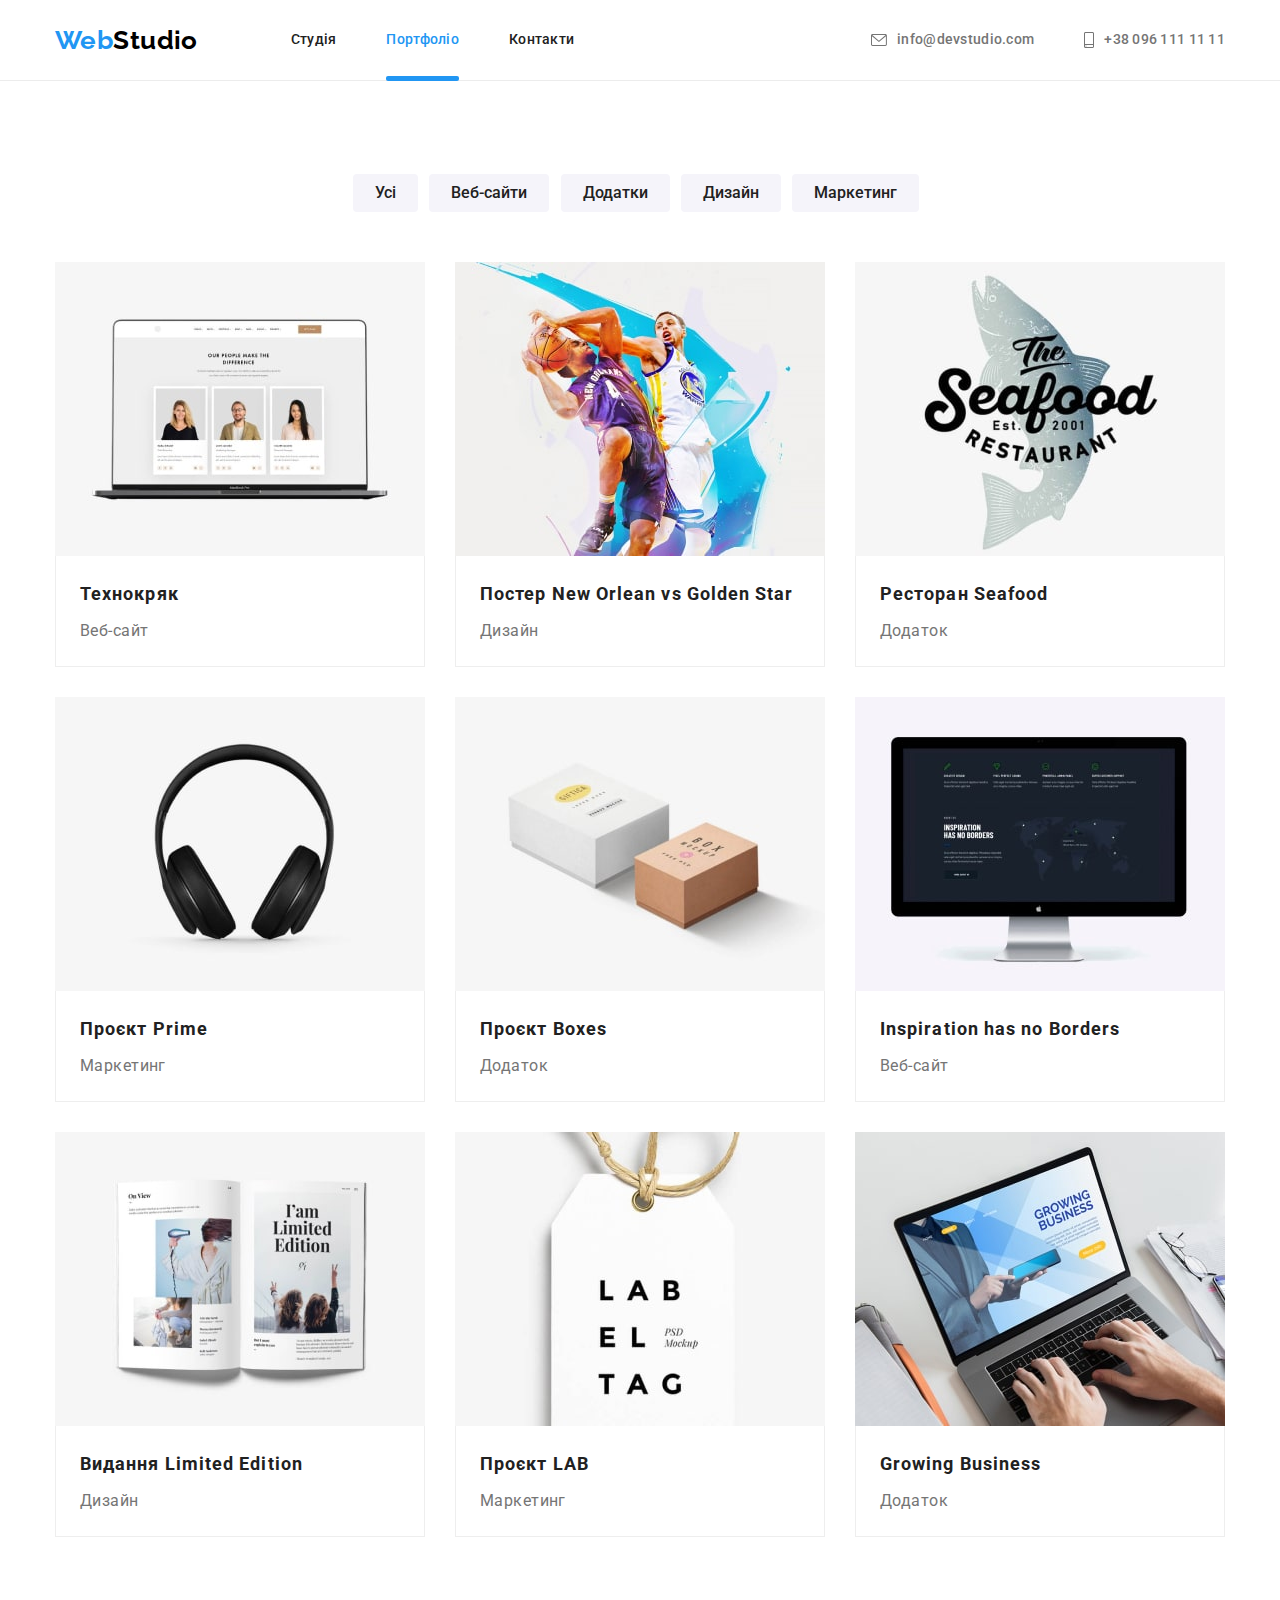
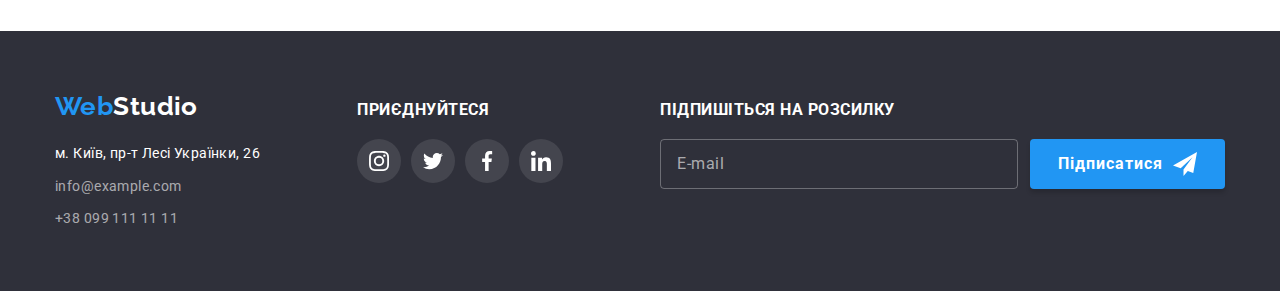
==== portfolio.html @ 730b193f "Initial commit" ====
<!DOCTYPE html>
<html lang="uk">
  <head>
    <meta charset="UTF-8" />
    <meta http-equiv="X-UA-Compatible" content="IE=edge" />
    <meta name="viewport" content="width=device-width, initial-scale=1.0" />
    <title>Портфоліо</title>
    <link rel="preconnect" href="https://fonts.googleapis.com" />
    <link rel="preconnect" href="https://fonts.gstatic.com" crossorigin />
    <link
      href="https://fonts.googleapis.com/css2?family=Raleway:wght@700&family=Roboto:wght@400;500;700;900&display=swap"
      rel="stylesheet"
    />
    <link
      rel="stylesheet"
      href="https://cdnjs.cloudflare.com/ajax/libs/modern-normalize/1.1.0/modern-normalize.min.css"
    />
    <link rel="stylesheet" href="./css/styles.css" />
  </head>
  <body>
    <header class="header">
      <div class="container main-nav">
        <nav class="navigation">
          <a lang="en" href="./index.html" class="logo"
            ><span class="logo-color-1">Web</span
            ><span class="logo-color-2">Studio</span></a
          >
          <ul class="site-nav list">
            <li class="item">
              <a href="./index.html" class="link">Студія</a>
            </li>
            <li class="item">
              <a href="./portfolio.html" class="link current">Портфоліо</a>
            </li>
            <li class="item"><a href="#" class="link">Контакти</a></li>
          </ul>
        </nav>
        <ul class="contacts list">
          <li class="contact-item">
            <a
              lang="en"
              href="mailto:info@devstudio.com"
              class="contact-link link"
              ><svg class="contact-icon" width="16" height="12">
                <use href="./images/icons.svg#icon-envelope"></use></svg
              >info@devstudio.com</a
            >
          </li>
          <li class="contact-item">
            <a href="tel:+380961111111" class="contact-link link"
              ><svg class="contact-icon" width="10" height="16">
                <use href="./images/icons.svg#icon-smartphone"></use></svg
              >+38 096 111 11 11</a
            >
          </li>
        </ul>
      </div>
    </header>
    <main>
      <section class="section portfolio">
        <div class="container portfolio">
          <h1 class="hero-title vis-hidden">Наше портфоліо</h1>
          <ul class="list button-list">
            <li class="button-item">
              <button type="button" class="portfolio-button">Усі</button>
            </li>
            <li class="button-item">
              <button type="button" class="portfolio-button">Веб-сайти</button>
            </li>
            <li class="button-item">
              <button type="button" class="portfolio-button">Додатки</button>
            </li>
            <li class="button-item">
              <button type="button" class="portfolio-button">Дизайн</button>
            </li>
            <li class="button-item">
              <button type="button" class="portfolio-button">Маркетинг</button>
            </li>
          </ul>
          <ul class="portfolio list">
            <li class="portfolio-item">
              <a href="#" class="portfolio-link link">
                <div class="image-combo">
                  <img
                    src="./images/portfolio-work-1.jpg"
                    alt="веб-сайт"
                    width="370"
                  />
                  <div class="image-description">
                    <p class="image-description-text">
                      Ресурс пропонує комплексні пропозиції з різним рівнем
                      функціоналу та сервісів. Все це дозволить відвідувачу
                      отримати вичерпні відомості про компанію чи приватну
                      особу.
                    </p>
                  </div>
                </div>
                <div class="description">
                  <h2 class="title">Технокряк</h2>
                  <p class="type">Веб-сайт</p>
                </div></a
              >
            </li>
            <li class="portfolio-item">
              <a href="#" class="portfolio-link link">
                <div class="image-combo">
                  <img
                    src="./images/portfolio-work-2.jpg"
                    alt="дизайн"
                    width="370"
                  />
                  <div class="image-description">
                    <p class="image-description-text">
                      Ресурс пропонує комплексні пропозиції з різним рівнем
                      функціоналу та сервісів. Все це дозволить відвідувачу
                      отримати вичерпні відомості про компанію чи приватну
                      особу.
                    </p>
                  </div>
                </div>
                <div class="description">
                  <h2 class="title">
                    Постер <span lang="en">New Orlean vs Golden Star</span>
                  </h2>
                  <p class="type">Дизайн</p>
                </div></a
              >
            </li>
            <li class="portfolio-item">
              <a href="#" class="portfolio-link link">
                <div class="image-combo">
                  <img
                    src="./images/portfolio-work-3.jpg"
                    alt="додаток"
                    width="370"
                  />
                  <div class="image-description">
                    <p class="image-description-text">
                      Ресурс пропонує комплексні пропозиції з різним рівнем
                      функціоналу та сервісів. Все це дозволить відвідувачу
                      отримати вичерпні відомості про компанію чи приватну
                      особу.
                    </p>
                  </div>
                </div>
                <div class="description">
                  <h2 class="title">Ресторан <span lang="en">Seafood</span></h2>
                  <p class="type">Додаток</p>
                </div></a
              >
            </li>
            <li class="portfolio-item">
              <a href="#" class="portfolio-link link">
                <div class="image-combo">
                  <img
                    src="./images/portfolio-work-4.jpg"
                    alt="маркетинг"
                    width="370"
                  />
                  <div class="image-description">
                    <p class="image-description-text">
                      Ресурс пропонує комплексні пропозиції з різним рівнем
                      функціоналу та сервісів. Все це дозволить відвідувачу
                      отримати вичерпні відомості про компанію чи приватну
                      особу.
                    </p>
                  </div>
                </div>
                <div class="description">
                  <h2 class="title">Проєкт <span lang="en">Prime</span></h2>
                  <p class="type">Маркетинг</p>
                </div>
              </a>
            </li>
            <li class="portfolio-item">
              <a href="#" class="portfolio-link link">
                <div class="image-combo">
                  <img
                    src="./images/portfolio-work-5.jpg"
                    alt="додаток"
                    width="370"
                  />
                  <div class="image-description">
                    <p class="image-description-text">
                      Ресурс пропонує комплексні пропозиції з різним рівнем
                      функціоналу та сервісів. Все це дозволить відвідувачу
                      отримати вичерпні відомості про компанію чи приватну
                      особу.
                    </p>
                  </div>
                </div>
                <div class="description">
                  <h2 class="title">Проєкт <span lang="en">Boxes</span></h2>
                  <p class="type">Додаток</p>
                </div></a
              >
            </li>
            <li class="portfolio-item">
              <a href="#" class="portfolio-link link">
                <div class="image-combo">
                  <img
                    src="./images/portfolio-work-6.jpg"
                    alt="веб-сайт"
                    width="370"
                  />
                  <div class="image-description">
                    <p class="image-description-text">
                      Ресурс пропонує комплексні пропозиції з різним рівнем
                      функціоналу та сервісів. Все це дозволить відвідувачу
                      отримати вичерпні відомості про компанію чи приватну
                      особу.
                    </p>
                  </div>
                </div>
                <div class="description">
                  <h2 lang="en" class="title">Inspiration has no Borders</h2>
                  <p class="type">Веб-сайт</p>
                </div></a
              >
            </li>
            <li class="portfolio-item">
              <a href="#" class="portfolio-link link">
                <div class="image-combo">
                  <img
                    src="./images/portfolio-work-7.jpg"
                    alt="дизайн"
                    width="370"
                  />
                  <div class="image-description">
                    <p class="image-description-text">
                      Ресурс пропонує комплексні пропозиції з різним рівнем
                      функціоналу та сервісів. Все це дозволить відвідувачу
                      отримати вичерпні відомості про компанію чи приватну
                      особу.
                    </p>
                  </div>
                </div>
                <div class="description">
                  <h2 class="title">
                    Видання <span lang="en">Limited Edition</span>
                  </h2>
                  <p class="type">Дизайн</p>
                </div></a
              >
            </li>
            <li class="portfolio-item">
              <a href="#" class="portfolio-link link">
                <div class="image-combo">
                  <img
                    src="./images/portfolio-work-8.jpg"
                    alt="маркетинг"
                    width="370"
                  />
                  <div class="image-description">
                    <p class="image-description-text">
                      Ресурс пропонує комплексні пропозиції з різним рівнем
                      функціоналу та сервісів. Все це дозволить відвідувачу
                      отримати вичерпні відомості про компанію чи приватну
                      особу.
                    </p>
                  </div>
                </div>
                <div class="description">
                  <h2 class="title">Проєкт <span lang="en">LAB</span></h2>
                  <p class="type">Маркетинг</p>
                </div></a
              >
            </li>
            <li class="portfolio-item">
              <a href="#" class="portfolio-link link">
                <div class="image-combo">
                  <img
                    src="./images/portfolio-work-9.jpg"
                    alt="додаток"
                    width="370"
                  />
                  <div class="image-description">
                    <p class="image-description-text">
                      Ресурс пропонує комплексні пропозиції з різним рівнем
                      функціоналу та сервісів. Все це дозволить відвідувачу
                      отримати вичерпні відомості про компанію чи приватну
                      особу.
                    </p>
                  </div>
                </div>
                <div class="description">
                  <h2 lang="en" class="title">Growing Business</h2>
                  <p class="type">Додаток</p>
                </div></a
              >
            </li>
          </ul>
        </div>
      </section>
    </main>
    <footer class="footer">
      <div class="container footer-container">
        <div>
          <a lang="en" href="./index.html" class="logo"
            ><span class="logo-color-1">Web</span
            ><span class="logo-color-3">Studio</span></a
          >
          <address class="address">
            <ul class="list">
              <li class="address-item">
                <a
                  href="https://goo.gl/maps/YPk7gaBBZwCXPcRL9"
                  class="footer-address link"
                  >м. Київ, пр-т Лесі Українки, 26</a
                >
              </li>
              <li class="address-item">
                <a
                  lang="en"
                  href="mailto:info@example.com"
                  class="footer-contact link"
                  >info@example.com</a
                >
              </li>
              <li class="address-item">
                <a href="tel:+380991111111" class="footer-contact link"
                  >+38 099 111 11 11</a
                >
              </li>
            </ul>
          </address>
        </div>
        <div class="footer-soc-links">
          <h3 class="footer-title">Приєднуйтеся</h3>
          <ul class="footer-soc list">
            <li class="footer-soc-item">
              <a href="#" class="footer-soc-link link"
                ><svg class="footer-soc-icon" width="20" height="20">
                  <use href="./images/icons.svg#icon-instagram"></use></svg
              ></a>
            </li>
            <li class="footer-soc-item">
              <a href="#" class="footer-soc-link link"
                ><svg class="footer-soc-icon" width="20" height="20">
                  <use href="./images/icons.svg#icon-twitter"></use></svg
              ></a>
            </li>
            <li class="footer-soc-item">
              <a href="#" class="footer-soc-link link"
                ><svg class="footer-soc-icon" width="20" height="20">
                  <use href="./images/icons.svg#icon-facebook"></use></svg
              ></a>
            </li>
            <li class="footer-soc-item">
              <a href="#" class="footer-soc-link link"
                ><svg class="footer-soc-icon" width="20" height="20">
                  <use href="./images/icons.svg#icon-linkedin"></use></svg
              ></a>
            </li>
          </ul>
        </div>
        <div class="footer-form-container">
          <h3 class="footer-title">Підпишіться на розсилку</h3>
          <form class="footer-form">
            <input type="email" placeholder="E-mail" class="mailing-input">
            <button type="submit" class="button form-button">Підписатися
              <svg class="form-button-icon" width="24" height="24">
                <use href="./images/icons.svg#icon-send"></use>
              </svg>
            </button>
          </form>
        </div>
      </div>
    </footer>
  </body>
</html>
---- css/styles.css ----
/* bgcolor #FFFFFF */
/* dark-bg-color #2F303A */
/* secondary bgcolor #F5F4FA */
/* main text color #757575 */
/* accent color #2196F3 */
/* secondary-accent-color #188CE8 */
/* tertiary-text-color #ffffff */
/* secondary text color #212121 */
/* black-text-color #000000 */
:root {
  --primary-text-color: #757575;
  --secondary-text-color: #212121;
  --tertiary-text-color: #ffffff;
  --black-text-color: #000000;
  --accent-color: #2196f3;
  --secondary-accent-color: #188ce8;
  --main-bg-color: #ffffff;
  --dark-bg-color: #2f303a;
  --secondary-bg-color: #f5f4fa;
  --icons-color: #afb1b8;
  --time-function: cubic-bezier(0.4, 0, 0.2, 1);
  --transform-duration: 250ms;
}
body {
  font-family: Roboto, sans-serif;
  font-size: 14px;
  letter-spacing: 0.03em;
  color: var(--primary-text-color);
  background-color: var(--main-bg-color);
}
button {
  cursor: pointer;
  line-height: 1.62;
}
ul,
li,
h1,
h2,
h3,
p {
  padding: 0;
  margin: 0;
}
/* -------------------------Template to delete markers in lists ------------------------*/
.list {
  list-style: none;
}
/* -------------------------Link template ------------------------*/
.link {
  text-decoration: none;
}
/* -------------------------Container template ------------------------*/
.container {
  width: 1200px;
  padding-left: 15px;
  padding-right: 15px;
  margin: 0 auto;
  /* outline: 2px solid #188ce8; */
}
.section {
  padding-top: 94px;
  padding-bottom: 94px;
}
.section-title {
  font-weight: 700;
  font-size: 36px;
  line-height: 1.16;
  text-align: center;
  color: var(--secondary-text-color);

  margin-bottom: 50px;
}
.thumb {
  max-width: 270px;
  height: 120px;
  background: var(--secondary-bg-color);
  border-radius: 4px;
  display: flex;
  justify-content: center;
  align-items: center;
  margin-bottom: 30px;
}
/* -------------------------Visually hidden template ------------------------*/
.vis-hidden {
  position: absolute;
  width: 1px;
  height: 1px;
  margin: -1px;
  border: 0;
  padding: 0;

  white-space: nowrap;
  clip-path: inset(100%);
  clip: rect(0 0 0 0);
  overflow: hidden;
}
/* -------------------------Header ------------------------*/
.header {
  position: fixed;
  top: 0;
  z-index: 1;
  width: 100%;
  border-bottom: 1px solid #ececec;
  background-color: var(--main-bg-color);
}
.header .main-nav {
  display: flex;
  align-items: center;
}
/* ----------------------Nav----------------------------- */
.navigation {
  display: flex;
  align-items: center;
}
/* -------------------------Logo-------------------------*/
.logo {
  font-family: "Raleway", sans-serif;
  font-weight: 700;
  font-size: 26px;
  line-height: 1.19;
  text-decoration: none;
}
.logo-color-1 {
  color: var(--accent-color);
}
.logo-color-2 {
  color: var(--black-text-color);
}
.logo-color-3 {
  color: var(--tertiary-text-color);
}
/* -------------------------Site-nav ------------------------*/
.site-nav {
  display: flex;
  margin-left: 93px;
}
.site-nav .item:not(:last-child) {
  margin-right: 50px;
}
.site-nav .link {
  font-weight: 500;
  line-height: 1.14;
  letter-spacing: 0.02em;
  color: var(--secondary-text-color);

  display: block;
  padding-top: 32px;
  padding-bottom: 32px;
  position: relative;
  transition: color var(--transform-duration) var(--time-function);
}
.site-nav .link:hover,
.site-nav .link:focus,
.link.current {
  color: var(--accent-color);
}
.link.current::after {
  position: absolute;
  bottom: 0;
  left: 0;
  content: "";
  background-color: var(--accent-color);
  border-radius: 2px;
  width: 100%;
  height: 5px;

  margin-bottom: -1px;
}
/* -------------------------Contacts------------------------*/
.contacts {
  display: flex;
  margin-left: auto;
}
.contacts > .contact-item + .contact-item {
  margin-left: 50px;
}
.contacts .contact-link {
  font-weight: 500;
  line-height: 1.14;
  letter-spacing: 0.02em;
  color: var(--primary-text-color);
  fill: currentColor;

  display: flex;
  align-items: center;
  padding-top: 32px;
  padding-bottom: 32px;
  transition: color var(--transform-duration) var(--time-function);
}
.contact-link:hover,
.contact-link:focus {
  color: var(--accent-color);
}
.contact-icon {
  margin-right: 10px;
}
/* ------------------Main--------------------- */
/* -------------------------Hero ------------------------*/
.hero {
  background-color: #c4c4c4;
  height: 600px;
  max-width: 1600px;
  background-image: linear-gradient(
      rgba(47, 48, 58, 0.4),
      rgba(47, 48, 58, 0.4)
    ),
    url(../images/hero-image.jpg);
  background-repeat: no-repeat;
  background-size: cover;
  text-align: center;
  padding-top: 200px;
  padding-bottom: 200px;
  margin-left: auto;
  margin-right: auto;
  margin-top: 80px;
}
.hero-title {
  font-weight: 900;
  font-size: 44px;
  line-height: 1.36;
  letter-spacing: 0.06em;
  text-transform: uppercase;
  color: var(--tertiary-text-color);

  margin-bottom: 30px;
  max-width: 696px;
  margin-left: auto;
  margin-right: auto;
}
.hero-button {
  font-weight: 700;
  font-size: 16px;
  line-height: 1.88;
  letter-spacing: 0.06em;
  color: var(--tertiary-text-color);
  background-color: var(--accent-color);

  border: transparent;
  border-radius: 4px;
  display: inline-block;
  height: 50px;
  padding: 10px 32px;
  transition: background-color var(--transform-duration) var(--time-function),
    box-shadow var(--transform-duration) var(--time-function);
}
.hero-button:hover,
.hero-button:focus {
  background-color: var(--secondary-accent-color);
  box-shadow: 0px 4px 4px rgba(0, 0, 0, 0.15);
  border-radius: 4px;
}
/* -------------------------Features ------------------------*/
.features > .list {
  display: flex;
}
.features > .item {
  width: calc((100%-90px) / 4);
  /* flex-basis: calc((100%-90px)/4); */
}
.features > .item:not(:last-child) {
  margin-right: 30px;
}
.features .title {
  font-weight: 700;
  line-height: 1.14;
  text-transform: uppercase;
  color: var(--secondary-text-color);

  margin-bottom: 10px;
}
.features .text {
  line-height: 1.71;
}
/* --------------------- Ocupation----------------*/
.section.ocupation {
  padding-top: 0;
}
.ocupation.list {
  display: flex;
}
.ocupation-item {
  width: calc((100% - 60px) / 3);
  position: relative;
}
.ocupation-name {
  position: absolute;
  bottom: 0;
  width: 100%;
  height: 70px;
  background: rgba(47, 48, 58, 0.8);
}
.ocupation-text {
  display: block;
  margin: 27px auto;
  font-weight: 700;
  line-height: 1.14;
  text-align: center;
  text-transform: uppercase;
  color: var(--tertiary-text-color);
}
/* ---------To remove gap from img inline property -----------*/
.ocupation img {
  display: block;
}
.ocupation li:not(:last-child) {
  margin-right: 30px;
}

/* -------------------------Team ------------------------*/
.team.section {
  background-color: var(--secondary-bg-color);
}
.team.list {
  display: flex;
}
.team-card img {
  display: block;
}
.team-card {
  width: calc((100% - 90px) / 4);
  background-color: var(--main-bg-color);
  box-shadow: 0px 1px 3px rgba(0, 0, 0, 0.12), 0px 1px 1px rgba(0, 0, 0, 0.14),
    0px 2px 1px rgba(0, 0, 0, 0.2);
  border-radius: 0px 0px 4px 4px;
}
.team-card:not(:last-child) {
  margin-right: 30px;
}
.team-member {
  padding: 30px 32px;
}
.team .title {
  font-weight: 500;
  font-size: 16px;
  line-height: 1.19;
  text-align: center;
  color: var(--secondary-text-color);

  margin-bottom: 10px;
}
.team .position {
  font-size: 16px;
  line-height: 1.19;
  text-align: center;
  margin-bottom: 16px;
}
.member-soc {
  display: flex;
  justify-content: center;
  gap: 10px;
}
.member-soc-link {
  width: 44px;
  height: 44px;
  border-radius: 50%;
  display: flex;
  justify-content: center;
  align-items: center;
  color: var(--icons-color);
  fill: currentColor;
  transition: color var(--transform-duration) var(--time-function),
    background-color var(--transform-duration) var(--time-function);
}
.member-soc-link:hover,
.member-soc-link:focus {
  background-color: var(--accent-color);
  color: var(--tertiary-text-color);
}
/* --------------------------Clients-------------------------------- */
.logo-list {
  max-width: 1170px;
  display: flex;
  justify-content: space-between;
}
.logo-link {
  width: 170px;
  height: 92px;
  display: flex;
  justify-content: center;
  align-items: center;
  border: 1px solid var(--icons-color);
  border-radius: 4px;
  color: var(--icons-color);
  fill: currentColor;
  transition: border-color var(--transform-duration) var(--time-function),
    color var(--transform-duration) var(--time-function);
}
.logo-link:hover,
.logo-link:focus {
  border-color: var(--accent-color);
  color: var(--accent-color);
}
/* -------------------------Footer ------------------------*/
.footer {
  background-color: var(--dark-bg-color);

  padding-top: 60px;
  padding-bottom: 60px;
}
.footer-container {
  display: flex;
  align-items: baseline;
  justify-content: space-between;
}
.address {
  font-style: normal;

  margin-top: 20px;
}
.address-item:not(:last-child) {
  margin-bottom: 9px;
}
.footer-address {
  line-height: 1.71;
  color: var(--tertiary-text-color);
  transition: color var(--transform-duration) var(--time-function);
}
.footer-contact {
  line-height: 1.71;
  color: rgba(255, 255, 255, 0.6);
  transition: color var(--transform-duration) var(--time-function);
}
.footer-address:hover,
.footer-address:focus,
.footer-contact:hover,
.footer-contact:focus {
  color: var(--accent-color);
}
.footer-title {
  font-weight: 700;
  line-height: 1.14;
  letter-spacing: 0.03em;
  text-transform: uppercase;
  color: var(--tertiary-text-color);
  margin-bottom: 20px;
}
.footer-soc {
  display: flex;
  justify-content: center;
  gap: 10px;
}
.footer-soc-link {
  width: 44px;
  height: 44px;
  border-radius: 50%;
  display: flex;
  justify-content: center;
  align-items: center;
  background-color: rgba(255, 255, 255, 0.1);
  color: var(--tertiary-text-color);
  fill: currentColor;
  transition: background-color var(--transform-duration) var(--time-function);
}
.footer-soc-link:hover,
.footer-soc-link:focus {
  background-color: var(--accent-color);
}
.footer-form {
  display: flex;
}
.mailing-input {
  width: 358px;
  border: 1px solid rgba(255, 255, 255, 0.3);
  border-radius: 4px;
  background-color: transparent;
  margin-right: 12px;
  padding-left: 16px;
}
.mailing-input:focus {
  background-color: #ffffff;
  outline: transparent;
}
.mailing-input::placeholder {
  font-weight: 400;
  font-size: 16px;
  line-height: 1.25;
  letter-spacing: 0.03em;
  padding-top: 15px;
  padding-bottom: 15px;
  color: rgba(255, 255, 255, 0.6);
}
.form-button {
  height: 50px;
  padding: 10px 28px;
  background-color: var(--accent-color);
  box-shadow: 0px 4px 4px rgba(0, 0, 0, 0.15);
  border-radius: 4px;
  font-weight: 700;
  font-size: 16px;
  line-height: 1.88;
  letter-spacing: 0.06em;
  border: none;
  color: var(--tertiary-text-color);
  fill: currentColor;
  display: flex;
  align-items: center;
  transition: background-color var(--transform-duration) var(--time-function),
    box-shadow var(--transform-duration) var(--time-function);
}
.form-button-icon {
  margin-left: 10px;
}
.form-button:hover,
.form-button:focus {
  background-color: var(--secondary-accent-color);
}

/* -------------------------Portfolio page ------------------------*/
.section.portfolio {
  margin-top: 80px;
}
.list.button-list {
  margin-bottom: 50px;
  text-align: center;
}
.button-list > li {
  display: inline-block;
}
.button-item:not(last-child) {
  margin-right: 8px;
}
.portfolio-button {
  font-weight: 500;
  font-size: 16px;
  text-align: center;
  color: var(--secondary-text-color);
  background-color: var(--secondary-bg-color);

  border-radius: 4px;
  border: transparent;
  padding: 6px 22px;
  transition: color var(--transform-duration) var(--time-function),
    background-color var(--transform-duration) var(--time-function),
    box-shadow var(--transform-duration) var(--time-function);
}
.portfolio-button:hover,
.portfolio-button:focus,
.portfolio-button.current {
  color: var(--tertiary-text-color);
  background-color: var(--accent-color);
  box-shadow: 0px 4px 4px rgba(0, 0, 0, 0.15);
}
.portfolio.list {
  display: flex;
  flex-wrap: wrap;
  gap: 30px;
}
.portfolio-item {
  width: 370px;
  transition: box-shadow var(--transform-duration) var(--time-function);
}
.portfolio-item:hover,
.portfolio-item:focus {
  box-shadow: 0px 1px 1px rgba(0, 0, 0, 0.12), 0px 4px 4px rgba(0, 0, 0, 0.06),
    1px 4px 6px rgba(0, 0, 0, 0.16);
}
.portfolio li:nth-child(n + 7) {
  margin-bottom: 0;
}
.portfolio img {
  display: block;
}
.image-combo {
  position: relative;
  overflow: hidden;
}
.image-description {
  position: absolute;
  bottom: -100%;
  width: 100%;
  height: 100%;
  background: rgba(33, 150, 243, 0.9);
  transition: transform var(--transform-duration) var(--time-function);
}

.portfolio-link:hover .image-description,
.portfolio-link:focus .image-description {
  transform: translateY(-100%);
}
.image-description-text {
  margin: 63px 24px;
  font-weight: 400;
  font-size: 18px;
  line-height: 1.56;
  color: var(--tertiary-text-color);
}
.portfolio-item .description {
  border-bottom: 1px solid #eeeeee;
  border-right: 1px solid #eeeeee;
  border-left: 1px solid #eeeeee;
  padding: 20px 24px;
}
.portfolio .title {
  font-weight: 700;
  font-size: 18px;
  line-height: 2;
  letter-spacing: 0.06em;
  color: var(--secondary-text-color);
  margin-bottom: 4px;
}
.portfolio .type {
  font-size: 16px;
  line-height: 1.87;
  color: var(--primary-text-color);
}

.backdrop {
  position: fixed;
  top: 0;
  left: 0;
  z-index: 100;
  width: 100%;
  height: 100vh;
  opacity: 1;
  transition: opacity var(--transform-duration) var(--time-function);

  background-color: rgba(0, 0, 0, 0.2);
}
.backdrop.is-hidden {
  opacity: 0;
  pointer-events: none;
}
.backdrop.is-hidden .modal {
  transform: translate(-50%, -50%) scale(0.9);
}
.modal {
  position: absolute;
  top: 50%;
  left: 50%;
  transform: translate(-50%, -50%) scale(1);
  transition: transform var(--transform-duration) var(--time-function);
  width: 528px;
  min-height: 581px;
  padding: 40px;
  background: var(--main-bg-color);
  box-shadow: 0px 1px 3px rgba(0, 0, 0, 0.12), 0px 1px 1px rgba(0, 0, 0, 0.14),
    0px 2px 1px rgba(0, 0, 0, 0.2);
  border-radius: 4px;
}
.close-button {
  position: absolute;
  top: 8px;
  right: 8px;
  display: flex;
  align-items: center;
  justify-content: center;

  width: 30px;
  height: 30px;
  border-radius: 50%;
  background-color: var(--tertiary-text-color);
  border: 1px solid rgba(0, 0, 0, 0.1);
  fill: currentColor;
}
.close-button:hover,
.close-button:focus {
  color: var(--accent-color);
}
.modal-title {
  font-weight: 700;
  font-size: 20px;
  line-height: 1.15;
  text-align: center;
  letter-spacing: 0.03em;

  color: var(--secondary-text-color);
  margin-bottom: 12px;
}
.form-field {
  width: 100%;
  margin-bottom: 10px;
}
.form-field:last-of-type {
  margin-bottom: 20px;
}
.modal-form-label {
  display: block;
  margin-bottom: 4px;
  font-weight: 400;
  font-size: 12px;
  line-height: 1.17;
  letter-spacing: 0.01em;

  color: var(--primary-text-color);
}
.input-wrap {
  position: relative;
}
.modal-form-input {
  width: 100%;
  height: 40px;
  border: 1px solid rgba(33, 33, 33, 0.2);
  border-radius: 4px;
  padding-left: 42px;
  transition: color var(--transform-duration) var(--time-function),
    border-color var(--transform-duration) var(--time-function);
}
.modal-form-input:focus {
  outline: transparent;
  border: 1px solid var(--accent-color);
}
.modal-input-icon {
  position: absolute;
  left: 12px;
  bottom: 11px;
  transition: fill var(--transform-duration) var(--time-function);
}
.modal-form-input:focus + .modal-input-icon {
  fill: var(--accent-color);
}
.form-user-comment {
  width: 100%;
  height: 120px;
  resize: none;
  border: 1px solid rgba(33, 33, 33, 0.2);
  border-radius: 4px;
  padding: 12px 16px;
  transition: color var(--transform-duration) var(--time-function),
    border-color var(--transform-duration) var(--time-function);
}
.form-user-comment:focus {
  outline: transparent;
  border: 1px solid var(--accent-color);
}
.form-user-comment::placeholder {
  font-weight: 400;
  font-size: 12px;
  line-height: 1.17;
  letter-spacing: 0.01em;

  color: rgba(117, 117, 117, 0.5);
}

.modal-form-checkbox {
  margin-right: 8px;
}
.modal-checkbox-label {
  font-weight: 400;
  font-size: 14px;
  line-height: 1.71;
  letter-spacing: 0.03em;
  color: var(--primary-text-color);
  display: flex;
  justify-content: center;
  align-items: center;
  margin-bottom: 30px;
}
.modal-checkbox-link {
  text-decoration: underline;
  color: var(--accent-color);
  margin-left: 4px;
}
.modal-form-button {
  padding: 10px 52px;
  background-color: var(--accent-color);
  box-shadow: 0px 4px 4px rgba(0, 0, 0, 0.15);
  border-radius: 4px;
  border-color: transparent;
  font-weight: 700;
  font-size: 16px;
  line-height: 1.88;
  letter-spacing: 0.06em;
  color: var(--tertiary-text-color);
  display: block;
  margin-left: auto;
  margin-right: auto;
  transition: background-color var(--transform-duration) var(--time-function),
    box-shadow var(--transform-duration) var(--time-function);
}
.modal-form-button:hover,
.modal-form-button:focus {
  background-color: var(--secondary-accent-color);
}
.policy-checkbox {
  display: inline-block;
}
.policy-icon {
  width: 16px;
  height: 15px;
  display: flex;
  align-items: center;
  justify-content: center;
    background-size: contain;
      background-repeat: no-repeat;
  fill: transparent;
  border: 2px solid var(--secondary-text-color);
  border-radius: 4px;
  margin-right: 8px;
  transition: background-color var(--transform-duration) var(--time-function),
  border-color var(--transform-duration) var(--time-function),
  fill var(--transform-duration) var(--time-function);
}

.policy-checkbox:checked + .policy-icon {
  fill: var(--tertiary-text-color);
  background-color: var(--accent-color);
  border-color: var(--accent-color);
  outline: transparent;
}
.policy-checkbox:focus + .policy-icon {
border-color: var(--accent-color);
}
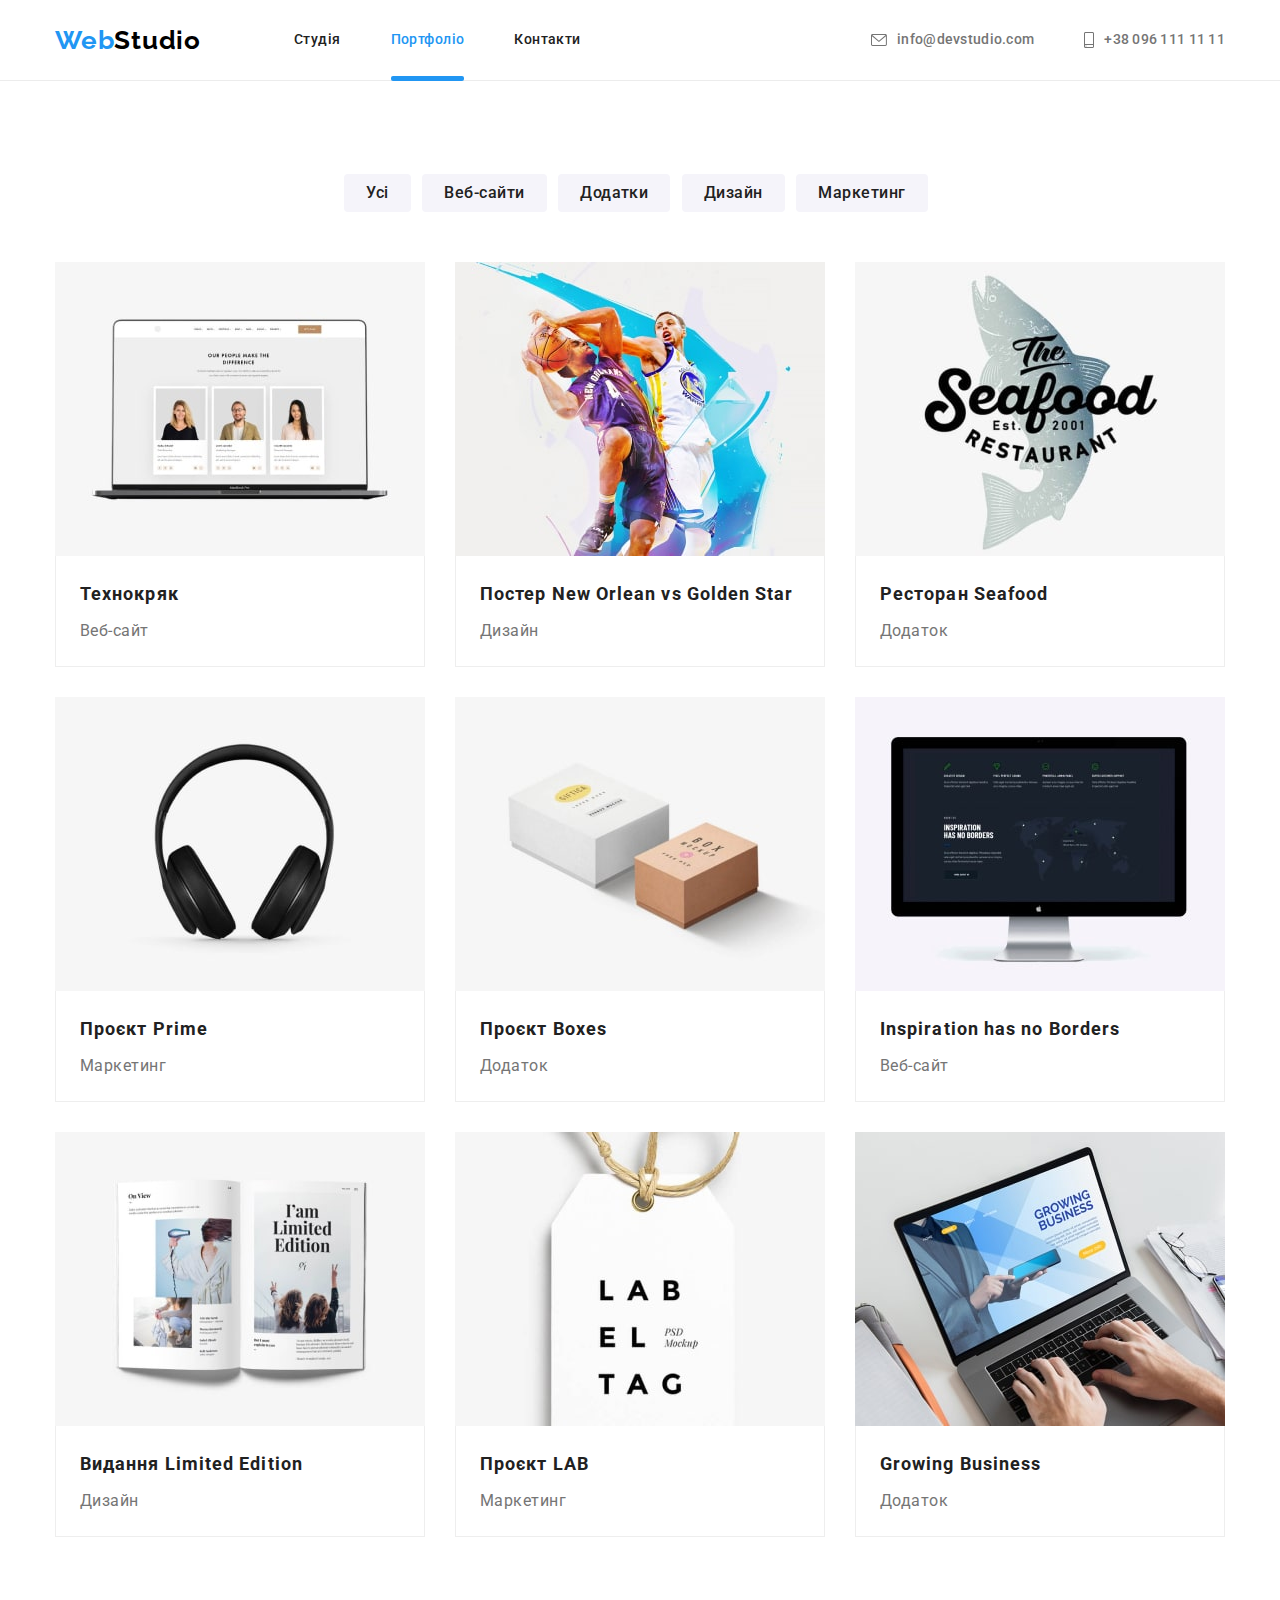
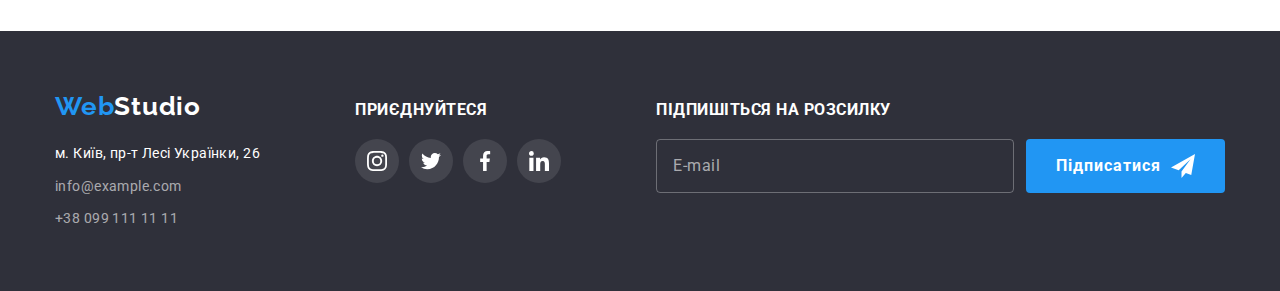
==== commit 089f562d: "Optimizes scss" ====
--- a/portfolio.html
+++ b/portfolio.html
@@ -15,40 +15,41 @@
       rel="stylesheet"
       href="https://cdnjs.cloudflare.com/ajax/libs/modern-normalize/1.1.0/modern-normalize.min.css"
     />
-    <link rel="stylesheet" href="./css/styles.css" />
+    <!-- <link rel="stylesheet" href="./css/styles.css" /> -->
+    <link rel="stylesheet" href="./css/main.min.css">
   </head>
   <body>
     <header class="header">
       <div class="container main-nav">
         <nav class="navigation">
-          <a lang="en" href="./index.html" class="logo"
-            ><span class="logo-color-1">Web</span
-            ><span class="logo-color-2">Studio</span></a
+          <a lang="en" href="./index.html" class="header__logo logo"
+            ><span class="logo--color-main">Web</span
+            ><span class="logo--color-dark">Studio</span></a
           >
           <ul class="site-nav list">
-            <li class="item">
-              <a href="./index.html" class="link">Студія</a>
-            </li>
-            <li class="item">
-              <a href="./portfolio.html" class="link current">Портфоліо</a>
-            </li>
-            <li class="item"><a href="#" class="link">Контакти</a></li>
+            <li class="site-nav__item">
+              <a href="./index.html" class="site-nav__link link">Студія</a>
+            </li>
+            <li class="site-nav__item">
+              <a href="./portfolio.html" class="site-nav__link link current">Портфоліо</a>
+            </li>
+            <li class="site-nav__item"><a href="#" class="site-nav__link link">Контакти</a></li>
           </ul>
         </nav>
-        <ul class="contacts list">
-          <li class="contact-item">
+        <ul class="contact list">
+          <li class="contact__item">
             <a
               lang="en"
               href="mailto:info@devstudio.com"
-              class="contact-link link"
-              ><svg class="contact-icon" width="16" height="12">
+              class="contact__link link"
+              ><svg class="contact__icon" width="16" height="12">
                 <use href="./images/icons.svg#icon-envelope"></use></svg
               >info@devstudio.com</a
             >
           </li>
-          <li class="contact-item">
-            <a href="tel:+380961111111" class="contact-link link"
-              ><svg class="contact-icon" width="10" height="16">
+          <li class="contact__item">
+            <a href="tel:+380961111111" class="contact__link link"
+              ><svg class="contact__icon" width="10" height="16">
                 <use href="./images/icons.svg#icon-smartphone"></use></svg
               >+38 096 111 11 11</a
             >
@@ -295,10 +296,10 @@
     </main>
     <footer class="footer">
       <div class="container footer-container">
-        <div>
-          <a lang="en" href="./index.html" class="logo"
-            ><span class="logo-color-1">Web</span
-            ><span class="logo-color-3">Studio</span></a
+        <div class="address-container">
+          <a lang="en" href="./index.html" class="footer__logo logo"
+            ><span class="logo--color-main">Web</span
+            ><span class="logo--color-light">Studio</span></a
           >
           <address class="address">
             <ul class="list">
@@ -325,30 +326,30 @@
             </ul>
           </address>
         </div>
-        <div class="footer-soc-links">
+        <div class="footer-soc-container">
           <h3 class="footer-title">Приєднуйтеся</h3>
-          <ul class="footer-soc list">
-            <li class="footer-soc-item">
-              <a href="#" class="footer-soc-link link"
-                ><svg class="footer-soc-icon" width="20" height="20">
+          <ul class="socials list">
+            <li class="socials__item">
+              <a href="#" class="socials__link socials__link--dark-bg link"
+                ><svg class="socials__icon" width="20" height="20">
                   <use href="./images/icons.svg#icon-instagram"></use></svg
               ></a>
             </li>
-            <li class="footer-soc-item">
-              <a href="#" class="footer-soc-link link"
-                ><svg class="footer-soc-icon" width="20" height="20">
+            <li class="socials__item">
+              <a href="#" class="socials__link socials__link--dark-bg link"
+                ><svg class="socials__icon" width="20" height="20">
                   <use href="./images/icons.svg#icon-twitter"></use></svg
               ></a>
             </li>
-            <li class="footer-soc-item">
-              <a href="#" class="footer-soc-link link"
-                ><svg class="footer-soc-icon" width="20" height="20">
+            <li class="socials__item">
+              <a href="#" class="socials__link socials__link--dark-bg link"
+                ><svg class="socials__icon" width="20" height="20">
                   <use href="./images/icons.svg#icon-facebook"></use></svg
               ></a>
             </li>
-            <li class="footer-soc-item">
-              <a href="#" class="footer-soc-link link"
-                ><svg class="footer-soc-icon" width="20" height="20">
+            <li class="socials__item">
+              <a href="#" class="socials__link socials__link--dark-bg link"
+                ><svg class="socials__icon" width="20" height="20">
                   <use href="./images/icons.svg#icon-linkedin"></use></svg
               ></a>
             </li>
@@ -357,8 +358,14 @@
         <div class="footer-form-container">
           <h3 class="footer-title">Підпишіться на розсилку</h3>
           <form class="footer-form">
-            <input type="email" placeholder="E-mail" class="mailing-input">
-            <button type="submit" class="button form-button">Підписатися
+            <input
+              type="email"
+              placeholder="E-mail"
+              name="distribution-email"
+              class="mailing-input"
+            />
+            <button type="submit" class="button form-button">
+              Підписатися
               <svg class="form-button-icon" width="24" height="24">
                 <use href="./images/icons.svg#icon-send"></use>
               </svg>
--- a/css/styles.css
+++ b/css/styles.css
@@ -235,10 +235,9 @@
   color: var(--tertiary-text-color);
   background-color: var(--accent-color);
 
-  border: transparent;
+  border-color: transparent;
   border-radius: 4px;
   display: inline-block;
-  height: 50px;
   padding: 10px 32px;
   transition: background-color var(--transform-duration) var(--time-function),
     box-shadow var(--transform-duration) var(--time-function);
@@ -247,7 +246,6 @@
 .hero-button:focus {
   background-color: var(--secondary-accent-color);
   box-shadow: 0px 4px 4px rgba(0, 0, 0, 0.15);
-  border-radius: 4px;
 }
 /* -------------------------Features ------------------------*/
 .features > .list {
@@ -480,16 +478,14 @@
   color: rgba(255, 255, 255, 0.6);
 }
 .form-button {
-  height: 50px;
   padding: 10px 28px;
   background-color: var(--accent-color);
-  box-shadow: 0px 4px 4px rgba(0, 0, 0, 0.15);
   border-radius: 4px;
   font-weight: 700;
   font-size: 16px;
   line-height: 1.88;
   letter-spacing: 0.06em;
-  border: none;
+  border: transparent;
   color: var(--tertiary-text-color);
   fill: currentColor;
   display: flex;
@@ -503,6 +499,7 @@
 .form-button:hover,
 .form-button:focus {
   background-color: var(--secondary-accent-color);
+  box-shadow: 0px 4px 4px rgba(0, 0, 0, 0.15);
 }
 
 /* -------------------------Portfolio page ------------------------*/
@@ -753,7 +750,6 @@
 .modal-form-button {
   padding: 10px 52px;
   background-color: var(--accent-color);
-  box-shadow: 0px 4px 4px rgba(0, 0, 0, 0.15);
   border-radius: 4px;
   border-color: transparent;
   font-weight: 700;
@@ -770,6 +766,7 @@
 .modal-form-button:hover,
 .modal-form-button:focus {
   background-color: var(--secondary-accent-color);
+  box-shadow: 0px 4px 4px rgba(0, 0, 0, 0.15);
 }
 .policy-checkbox {
   display: inline-block;
--- a/css/main.min.css
+++ b/css/main.min.css
@@ -0,0 +1 @@
+.policy-icon,.modal-checkbox-label,.close-button,.form-button,.footer-soc,.logo-link,.logo-list,.contact .contact__link,.navigation,.header .main-nav,.socials__link,.socials,.thumb{display:-webkit-box;display:-ms-flexbox;display:flex;-webkit-box-align:center;-ms-flex-align:center;align-items:center;-webkit-box-pack:center;-ms-flex-pack:center;justify-content:center}body{font-family:Roboto,sans-serif;font-size:14px;letter-spacing:.03em;color:var(--primary-text-color);background-color:var(--main-bg-color)}.button{cursor:pointer;line-height:1.62;font-weight:700;font-size:16px;line-height:1.88;letter-spacing:.06em;color:#fff;background-color:#2196f3;border-color:rgba(0,0,0,0);border-radius:4px;-webkit-transition:background-color 250ms cubic-bezier(0.4, 0, 0.2, 1),-webkit-box-shadow 250ms cubic-bezier(0.4, 0, 0.2, 1);transition:background-color 250ms cubic-bezier(0.4, 0, 0.2, 1),-webkit-box-shadow 250ms cubic-bezier(0.4, 0, 0.2, 1);transition:background-color 250ms cubic-bezier(0.4, 0, 0.2, 1),box-shadow 250ms cubic-bezier(0.4, 0, 0.2, 1);transition:background-color 250ms cubic-bezier(0.4, 0, 0.2, 1),box-shadow 250ms cubic-bezier(0.4, 0, 0.2, 1),-webkit-box-shadow 250ms cubic-bezier(0.4, 0, 0.2, 1)}.button:hover,.button:focus{background-color:#188ce8;-webkit-box-shadow:0px 4px 4px rgba(0,0,0,.15);box-shadow:0px 4px 4px rgba(0,0,0,.15)}ul,li,h1,h2,h3,p{padding:0;margin:0}img{display:block}.list{list-style:none}.link{text-decoration:none}.container{width:1200px;padding-left:15px;padding-right:15px;margin:0 auto}.section{padding-top:94px;padding-bottom:94px}.section-title{font-weight:700;font-size:36px;line-height:1.16;letter-spacing:.03em;text-align:center;color:#212121;margin-bottom:50px}.thumb{max-width:270px;height:120px;background:#f5f4fa;border-radius:4px;margin-bottom:30px}.vis-hidden{position:absolute;width:1px;height:1px;margin:-1px;border:0;padding:0;white-space:nowrap;-webkit-clip-path:inset(100%);clip-path:inset(100%);clip:rect(0 0 0 0);overflow:hidden}.socials{gap:10px}.socials__link{width:44px;height:44px;border-radius:50%;-webkit-transition:color 250ms cubic-bezier(0.4, 0, 0.2, 1),background-color 250ms cubic-bezier(0.4, 0, 0.2, 1);transition:color 250ms cubic-bezier(0.4, 0, 0.2, 1),background-color 250ms cubic-bezier(0.4, 0, 0.2, 1)}.socials__link--light-bg{color:#afb1b8;fill:currentColor}.socials__link--light-bg:hover,.socials__link--light-bg :focus{background-color:#2196f3;color:#fff}.socials__link--dark-bg{background-color:rgba(255,255,255,.1);color:#fff;fill:currentColor}.socials__link--dark-bg:hover,.socials__link--dark-bg :focus{background-color:#2196f3}.header{position:fixed;top:0;z-index:1;width:100%;border-bottom:1px solid #ececec;background-color:#fff}.site-nav{display:-webkit-box;display:-ms-flexbox;display:flex}.site-nav__item:not(:last-child){margin-right:50px}.site-nav__link{font-weight:500;line-height:1.14;letter-spacing:.02;color:#212121;display:block;padding-top:32px;padding-bottom:32px;position:relative;-webkit-transition:color 250ms cubic-bezier(0.4, 0, 0.2, 1);transition:color 250ms cubic-bezier(0.4, 0, 0.2, 1)}.site-nav__link:hover,.site-nav__link :focus{color:#2196f3}.link.current{color:#2196f3}.link.current::after{position:absolute;bottom:0;left:0;content:"";background-color:#2196f3;border-radius:2px;width:100%;height:5px;margin-bottom:-1px}.contact{display:-webkit-box;display:-ms-flexbox;display:flex;margin-left:auto}.contact>.contact__item+.contact__item{margin-left:50px}.contact .contact__link{font-weight:500;line-height:1.14;letter-spacing:.02em;color:#757575;fill:currentColor;padding-top:32px;padding-bottom:32px;-webkit-transition:color 250ms cubic-bezier(0.4, 0, 0.2, 1);transition:color 250ms cubic-bezier(0.4, 0, 0.2, 1)}.contact .contact__link:hover,.contact .contact__link :focus{color:#2196f3}.contact__icon{margin-right:10px}.logo{font-family:Raleway,sans-serif;font-weight:700;font-size:26px;line-height:1.19;letter-spacing:.03em;text-decoration:none}.logo--color-main{color:#2196f3}.logo--color-dark{color:#000}.logo--color-light{color:#fff}.header__logo{margin-right:93px}.hero{background-color:#c4c4c4;height:600px;max-width:1600px;background-image:-webkit-gradient(linear, left top, left bottom, from(rgba(47, 48, 58, 0.4)), to(rgba(47, 48, 58, 0.4))),url(../images/hero-image.jpg);background-image:linear-gradient(rgba(47, 48, 58, 0.4), rgba(47, 48, 58, 0.4)),url(../images/hero-image.jpg);background-repeat:no-repeat;background-size:cover;text-align:center;padding-top:200px;padding-bottom:200px;margin-left:auto;margin-right:auto}.hero--mg{margin-top:80px}.hero__title{font-weight:900;font-size:44px;line-height:1.36;letter-spacing:.06em;text-transform:uppercase;color:#fff;max-width:696px;margin-left:auto;margin-right:auto}.hero__title--mg{margin-bottom:30px}.hero__button{padding:10px 32px}.pros-list{display:-webkit-box;display:-ms-flexbox;display:flex}.pros-list__item{width:calc((100% - 90px)/4)}.pros-list__item:not(:last-child){margin-right:30px}.pros-list__title{font-weight:700;line-height:1.14;text-transform:uppercase;color:#212121;margin-bottom:10px}.pros-list__text{line-height:1.71}.section.ocupation{padding-top:0}.ocupation__list{display:-webkit-box;display:-ms-flexbox;display:flex}.ocupation__item{width:calc((100% - 60px)/3);position:relative}.ocupation__name{position:absolute;bottom:0;width:100%;height:70px;background:rgba(47,48,58,.8)}.ocupation__text{display:block;margin:27px auto;font-weight:700;line-height:1.14;letter-spacing:.03em;text-align:center;text-transform:uppercase;color:#fff}.ocupation__item:not(:last-child){margin-right:30px}.team.section{background-color:#f5f4fa}.member__list{display:-webkit-box;display:-ms-flexbox;display:flex}.member__card{width:calc((100% - 90px)/4);background-color:#fff;-webkit-box-shadow:0px 1px 3px rgba(0,0,0,.12),0px 1px 1px rgba(0,0,0,.14),0px 2px 1px rgba(0,0,0,.2);box-shadow:0px 1px 3px rgba(0,0,0,.12),0px 1px 1px rgba(0,0,0,.14),0px 2px 1px rgba(0,0,0,.2);border-radius:0px 0px 4px 4px}.member__card:not(:last-child){margin-right:30px}.member__wrap{padding:30px 32px}.member__title{font-weight:500;font-size:16px;line-height:1.19;letter-spacing:.03em;text-align:center;color:#212121;margin-bottom:10px}.member__position{font-size:16px;line-height:1.19;letter-spacing:.03em;text-align:center;margin-bottom:16px}.logo-list{max-width:1170px;-webkit-box-pack:justify;-ms-flex-pack:justify;justify-content:space-between}.logo-link{width:170px;height:92px;border:1px solid #afb1b8;border-radius:4px;color:#afb1b8;fill:currentColor;-webkit-transition:border-color 250ms cubic-bezier(0.4, 0, 0.2, 1),color 250ms cubic-bezier(0.4, 0, 0.2, 1);transition:border-color 250ms cubic-bezier(0.4, 0, 0.2, 1),color 250ms cubic-bezier(0.4, 0, 0.2, 1)}.logo-link:hover,.logo-link:focus{border-color:#2196f3;color:#2196f3}.footer{background-color:#2f303a;padding-top:60px;padding-bottom:60px}.footer-container{display:-webkit-box;display:-ms-flexbox;display:flex;-webkit-box-align:baseline;-ms-flex-align:baseline;align-items:baseline;-webkit-box-pack:justify;-ms-flex-pack:justify;justify-content:space-between}.footer-title{font-weight:700;line-height:1.14;letter-spacing:.03em;text-transform:uppercase;color:#fff;margin-bottom:20px}.footer-soc{gap:10px}.footer-form{display:-webkit-box;display:-ms-flexbox;display:flex}.address{font-style:normal;margin-top:20px}.address-item:not(:last-child){margin-bottom:9px}.footer-address{line-height:1.71;color:#fff;-webkit-transition:color 250ms cubic-bezier(0.4, 0, 0.2, 1);transition:color 250ms cubic-bezier(0.4, 0, 0.2, 1)}.footer-address:hover,.footer-address :focus{color:#2196f3}.footer-contact{line-height:1.71;color:rgba(255,255,255,.6);-webkit-transition:color 250ms cubic-bezier(0.4, 0, 0.2, 1);transition:color 250ms cubic-bezier(0.4, 0, 0.2, 1)}.footer-contact:hover,.footer-contact :focus{color:#2196f3}.mailing-input{width:358px;border:1px solid rgba(255,255,255,.3);border-radius:4px;background-color:rgba(0,0,0,0);margin-right:12px;padding-left:16px}.mailing-input:focus{background-color:#fff;outline:rgba(0,0,0,0)}.mailing-input::-webkit-input-placeholder{font-weight:400;font-size:16px;line-height:1.25;letter-spacing:.03em;padding-top:15px;padding-bottom:15px;color:rgba(255,255,255,.6)}.mailing-input::-moz-placeholder{font-weight:400;font-size:16px;line-height:1.25;letter-spacing:.03em;padding-top:15px;padding-bottom:15px;color:rgba(255,255,255,.6)}.mailing-input:-ms-input-placeholder{font-weight:400;font-size:16px;line-height:1.25;letter-spacing:.03em;padding-top:15px;padding-bottom:15px;color:rgba(255,255,255,.6)}.mailing-input::-ms-input-placeholder{font-weight:400;font-size:16px;line-height:1.25;letter-spacing:.03em;padding-top:15px;padding-bottom:15px;color:rgba(255,255,255,.6)}.mailing-input::placeholder{font-weight:400;font-size:16px;line-height:1.25;letter-spacing:.03em;padding-top:15px;padding-bottom:15px;color:rgba(255,255,255,.6)}.form-button{padding:10px 28px;fill:currentColor}.form-button-icon{margin-left:10px}.backdrop{position:fixed;top:0;left:0;z-index:100;width:100%;height:100vh;opacity:1;-webkit-transition:opacity 250ms cubic-bezier(0.4, 0, 0.2, 1);transition:opacity 250ms cubic-bezier(0.4, 0, 0.2, 1);background-color:rgba(0,0,0,.2)}.backdrop.is-hidden{opacity:0;pointer-events:none}.backdrop.is-hidden .modal{-webkit-transform:translate(-50%, -50%) scale(0.9);transform:translate(-50%, -50%) scale(0.9)}.modal{position:absolute;top:50%;left:50%;-webkit-transform:translate(-50%, -50%) scale(1);transform:translate(-50%, -50%) scale(1);-webkit-transition:-webkit-transform 250ms cubic-bezier(0.4, 0, 0.2, 1);transition:-webkit-transform 250ms cubic-bezier(0.4, 0, 0.2, 1);transition:transform 250ms cubic-bezier(0.4, 0, 0.2, 1);transition:transform 250ms cubic-bezier(0.4, 0, 0.2, 1), -webkit-transform 250ms cubic-bezier(0.4, 0, 0.2, 1);width:528px;min-height:581px;padding:40px;background:#fff;-webkit-box-shadow:0px 1px 3px rgba(0,0,0,.12),0px 1px 1px rgba(0,0,0,.14),0px 2px 1px rgba(0,0,0,.2);box-shadow:0px 1px 3px rgba(0,0,0,.12),0px 1px 1px rgba(0,0,0,.14),0px 2px 1px rgba(0,0,0,.2);border-radius:4px}.modal-title{font-weight:700;font-size:20px;line-height:1.15;letter-spacing:.03em;text-align:center;color:#212121;margin-bottom:12px}.close-button{position:absolute;top:8px;right:8px;width:30px;height:30px;border-radius:50%;background-color:#fff;border:1px solid rgba(0,0,0,.1);fill:currentColor}.close-button:hover,.close-button :focus{color:#2196f3}.form-field{width:100%;margin-bottom:10px}.form-field:last-of-type{margin-bottom:20px}.input-wrap{position:relative}.modal-form-label{display:block;margin-bottom:4px;font-weight:400;font-size:12px;line-height:1.17;letter-spacing:.01em;color:#757575}.modal-form-input{width:100%;height:40px;border:1px solid rgba(33,33,33,.2);border-radius:4px;padding-left:42px;-webkit-transition:color 250ms cubic-bezier(0.4, 0, 0.2, 1),border-color 250ms cubic-bezier(0.4, 0, 0.2, 1);transition:color 250ms cubic-bezier(0.4, 0, 0.2, 1),border-color 250ms cubic-bezier(0.4, 0, 0.2, 1)}.modal-form-input:focus{outline:rgba(0,0,0,0);border:1px solid #2196f3}.modal-form-input:focus+.modal-input-icon{fill:#2196f3}.modal-input-icon{position:absolute;left:12px;bottom:11px;-webkit-transition:fill 250ms cubic-bezier(0.4, 0, 0.2, 1);transition:fill 250ms cubic-bezier(0.4, 0, 0.2, 1)}.form-user-comment{width:100%;height:120px;resize:none;border:1px solid rgba(33,33,33,.2);border-radius:4px;padding:12px 16px;-webkit-transition:color 250ms cubic-bezier(0.4, 0, 0.2, 1),border-color 250ms cubic-bezier(0.4, 0, 0.2, 1);transition:color 250ms cubic-bezier(0.4, 0, 0.2, 1),border-color 250ms cubic-bezier(0.4, 0, 0.2, 1)}.form-user-comment:focus{outline:rgba(0,0,0,0);border:1px solid #2196f3}.form-user-comment::-webkit-input-placeholder{font-weight:400;font-size:12px;line-height:1.17;letter-spacing:.01em;color:rgba(117,117,117,.5)}.form-user-comment::-moz-placeholder{font-weight:400;font-size:12px;line-height:1.17;letter-spacing:.01em;color:rgba(117,117,117,.5)}.form-user-comment:-ms-input-placeholder{font-weight:400;font-size:12px;line-height:1.17;letter-spacing:.01em;color:rgba(117,117,117,.5)}.form-user-comment::-ms-input-placeholder{font-weight:400;font-size:12px;line-height:1.17;letter-spacing:.01em;color:rgba(117,117,117,.5)}.form-user-comment::placeholder{font-weight:400;font-size:12px;line-height:1.17;letter-spacing:.01em;color:rgba(117,117,117,.5)}.modal-form-checkbox{margin-right:8px}.modal-checkbox-label{font-weight:400;font-size:14px;line-height:1.71;letter-spacing:.03em;color:#757575;margin-bottom:30px}.modal-checkbox-link{text-decoration:underline;color:#2196f3;margin-left:4px}.modal-form-button{padding:10px 52px;display:block;margin-left:auto;margin-right:auto}.policy-checkbox{display:inline-block}.policy-checkbox:checked+.policy-icon{fill:#fff;background-color:#2196f3;border-color:#2196f3;outline:rgba(0,0,0,0)}.policy-checkbox:focus+.policy-icon{border-color:#2196f3}.policy-icon{width:16px;height:15px;background-size:contain;background-repeat:no-repeat;fill:rgba(0,0,0,0);border:2px solid #212121;border-radius:4px;margin-right:8px;-webkit-transition:background-color 250ms cubic-bezier(0.4, 0, 0.2, 1),border-color 250ms cubic-bezier(0.4, 0, 0.2, 1),fill 250ms cubic-bezier(0.4, 0, 0.2, 1);transition:background-color 250ms cubic-bezier(0.4, 0, 0.2, 1),border-color 250ms cubic-bezier(0.4, 0, 0.2, 1),fill 250ms cubic-bezier(0.4, 0, 0.2, 1)}.section.portfolio{margin-top:80px}.list.button-list{margin-bottom:50px;text-align:center}.button-list>li{display:inline-block}.button-item:not(last-child){margin-right:8px}.portfolio-button{font-weight:500;font-size:16px;line-height:1.62;letter-spacing:.03em;text-align:center;color:#212121;background-color:#f5f4fa;border-radius:4px;border:rgba(0,0,0,0);padding:6px 22px;display:inline-block;-webkit-transition:color 250ms cubic-bezier(0.4, 0, 0.2, 1),background-color 250ms cubic-bezier(0.4, 0, 0.2, 1),-webkit-box-shadow 250ms cubic-bezier(0.4, 0, 0.2, 1);transition:color 250ms cubic-bezier(0.4, 0, 0.2, 1),background-color 250ms cubic-bezier(0.4, 0, 0.2, 1),-webkit-box-shadow 250ms cubic-bezier(0.4, 0, 0.2, 1);transition:color 250ms cubic-bezier(0.4, 0, 0.2, 1),background-color 250ms cubic-bezier(0.4, 0, 0.2, 1),box-shadow 250ms cubic-bezier(0.4, 0, 0.2, 1);transition:color 250ms cubic-bezier(0.4, 0, 0.2, 1),background-color 250ms cubic-bezier(0.4, 0, 0.2, 1),box-shadow 250ms cubic-bezier(0.4, 0, 0.2, 1),-webkit-box-shadow 250ms cubic-bezier(0.4, 0, 0.2, 1)}.portfolio-button:hover,.portfolio-button :focus,.portfolio-button .current{color:#fff;background-color:#2196f3;-webkit-box-shadow:0px 4px 4px rgba(0,0,0,.15);box-shadow:0px 4px 4px rgba(0,0,0,.15)}.portfolio.list{display:-webkit-box;display:-ms-flexbox;display:flex;-ms-flex-wrap:wrap;flex-wrap:wrap;gap:30px}.portfolio-item{width:370px;-webkit-transition:-webkit-box-shadow 250ms cubic-bezier(0.4, 0, 0.2, 1);transition:-webkit-box-shadow 250ms cubic-bezier(0.4, 0, 0.2, 1);transition:box-shadow 250ms cubic-bezier(0.4, 0, 0.2, 1);transition:box-shadow 250ms cubic-bezier(0.4, 0, 0.2, 1), -webkit-box-shadow 250ms cubic-bezier(0.4, 0, 0.2, 1)}.portfolio-item:hover,.portfolio-item :focus{-webkit-box-shadow:0px 1px 1px rgba(0,0,0,.12),0px 4px 4px rgba(0,0,0,.06),1px 4px 6px rgba(0,0,0,.16);box-shadow:0px 1px 1px rgba(0,0,0,.12),0px 4px 4px rgba(0,0,0,.06),1px 4px 6px rgba(0,0,0,.16)}.portfolio-item .description{border-bottom:1px solid #eee;border-right:1px solid #eee;border-left:1px solid #eee;padding:20px 24px}.portfolio li:nth-child(n+7){margin-bottom:0}.image-combo{position:relative;overflow:hidden}.image-description{position:absolute;bottom:-100%;width:100%;height:100%;background:rgba(33,150,243,.9);-webkit-transition:-webkit-transform 250ms cubic-bezier(0.4, 0, 0.2, 1);transition:-webkit-transform 250ms cubic-bezier(0.4, 0, 0.2, 1);transition:transform 250ms cubic-bezier(0.4, 0, 0.2, 1);transition:transform 250ms cubic-bezier(0.4, 0, 0.2, 1), -webkit-transform 250ms cubic-bezier(0.4, 0, 0.2, 1)}.portfolio-link:hover .image-description,.portfolio-link:focus .image-description{-webkit-transform:translateY(-100%);transform:translateY(-100%)}.image-description-text{margin:63px 24px;font-weight:400;font-size:18px;line-height:1.56;letter-spacing:.03em;color:#fff}.portfolio .title{font-weight:700;font-size:18px;line-height:2;letter-spacing:.06em;color:#212121;margin-bottom:4px}.portfolio .type{font-size:16px;line-height:1.87;letter-spacing:.03em;color:#757575}/*# sourceMappingURL=main.min.css.map */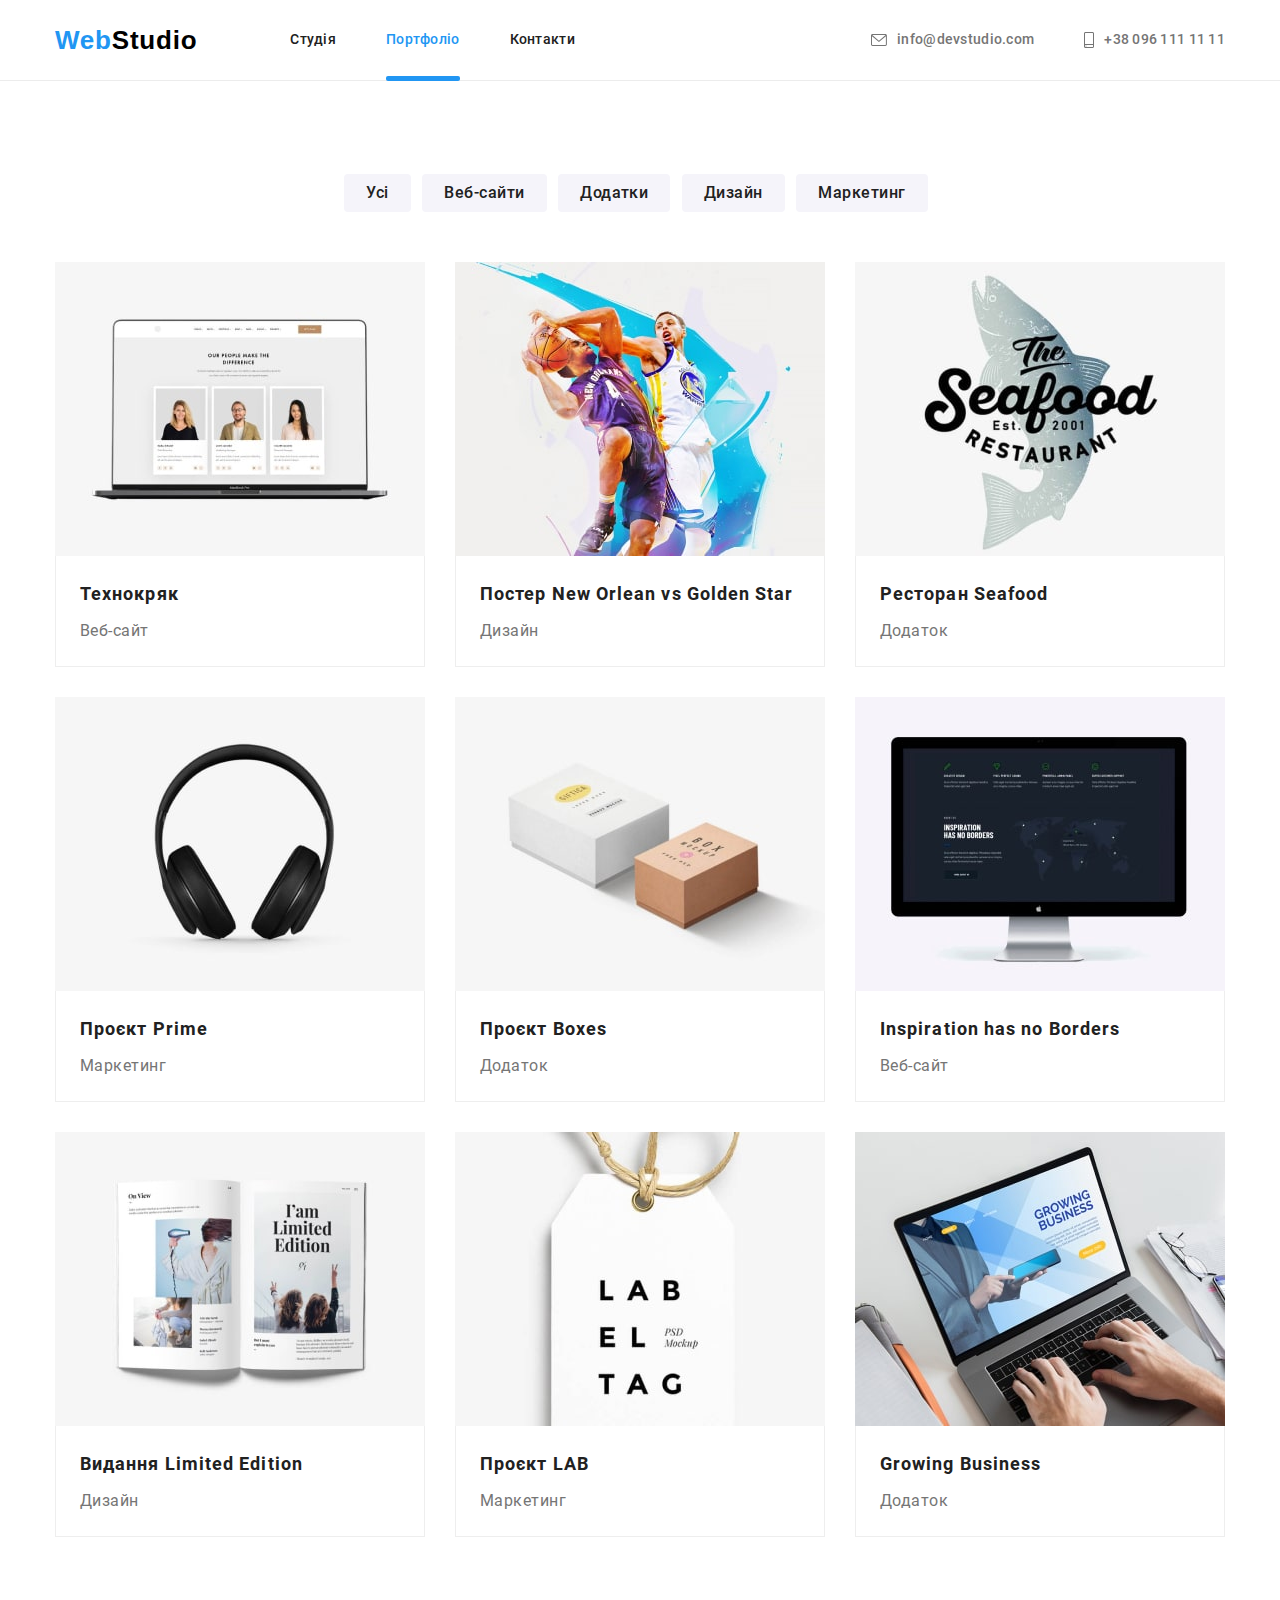
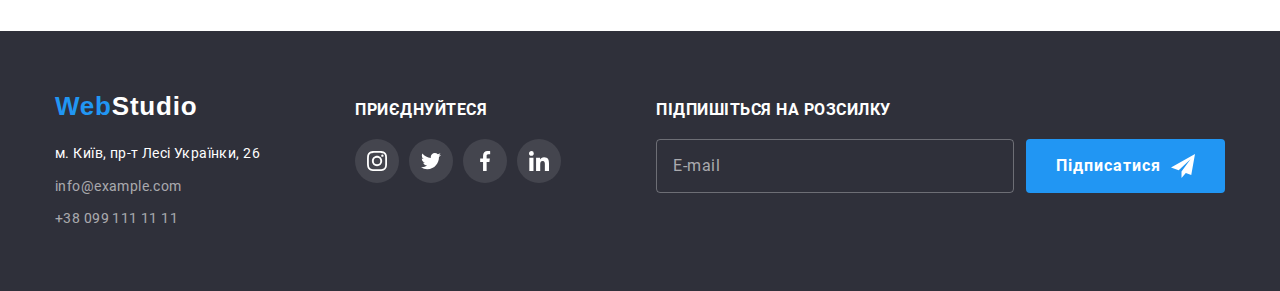
==== commit f3a8517f: "Connects external fonts" ====
--- a/portfolio.html
+++ b/portfolio.html
@@ -5,12 +5,12 @@
     <meta http-equiv="X-UA-Compatible" content="IE=edge" />
     <meta name="viewport" content="width=device-width, initial-scale=1.0" />
     <title>Портфоліо</title>
-    <link rel="preconnect" href="https://fonts.googleapis.com" />
+    <!-- <link rel="preconnect" href="https://fonts.googleapis.com" />
     <link rel="preconnect" href="https://fonts.gstatic.com" crossorigin />
     <link
       href="https://fonts.googleapis.com/css2?family=Raleway:wght@700&family=Roboto:wght@400;500;700;900&display=swap"
       rel="stylesheet"
-    />
+    /> -->
     <link
       rel="stylesheet"
       href="https://cdnjs.cloudflare.com/ajax/libs/modern-normalize/1.1.0/modern-normalize.min.css"
--- a/css/main.min.css
+++ b/css/main.min.css
@@ -1 +1 @@
-.policy-icon,.modal-checkbox-label,.close-button,.form-button,.footer-soc,.logo-link,.logo-list,.contact .contact__link,.navigation,.header .main-nav,.socials__link,.socials,.thumb{display:-webkit-box;display:-ms-flexbox;display:flex;-webkit-box-align:center;-ms-flex-align:center;align-items:center;-webkit-box-pack:center;-ms-flex-pack:center;justify-content:center}body{font-family:Roboto,sans-serif;font-size:14px;letter-spacing:.03em;color:var(--primary-text-color);background-color:var(--main-bg-color)}.button{cursor:pointer;line-height:1.62;font-weight:700;font-size:16px;line-height:1.88;letter-spacing:.06em;color:#fff;background-color:#2196f3;border-color:rgba(0,0,0,0);border-radius:4px;-webkit-transition:background-color 250ms cubic-bezier(0.4, 0, 0.2, 1),-webkit-box-shadow 250ms cubic-bezier(0.4, 0, 0.2, 1);transition:background-color 250ms cubic-bezier(0.4, 0, 0.2, 1),-webkit-box-shadow 250ms cubic-bezier(0.4, 0, 0.2, 1);transition:background-color 250ms cubic-bezier(0.4, 0, 0.2, 1),box-shadow 250ms cubic-bezier(0.4, 0, 0.2, 1);transition:background-color 250ms cubic-bezier(0.4, 0, 0.2, 1),box-shadow 250ms cubic-bezier(0.4, 0, 0.2, 1),-webkit-box-shadow 250ms cubic-bezier(0.4, 0, 0.2, 1)}.button:hover,.button:focus{background-color:#188ce8;-webkit-box-shadow:0px 4px 4px rgba(0,0,0,.15);box-shadow:0px 4px 4px rgba(0,0,0,.15)}ul,li,h1,h2,h3,p{padding:0;margin:0}img{display:block}.list{list-style:none}.link{text-decoration:none}.container{width:1200px;padding-left:15px;padding-right:15px;margin:0 auto}.section{padding-top:94px;padding-bottom:94px}.section-title{font-weight:700;font-size:36px;line-height:1.16;letter-spacing:.03em;text-align:center;color:#212121;margin-bottom:50px}.thumb{max-width:270px;height:120px;background:#f5f4fa;border-radius:4px;margin-bottom:30px}.vis-hidden{position:absolute;width:1px;height:1px;margin:-1px;border:0;padding:0;white-space:nowrap;-webkit-clip-path:inset(100%);clip-path:inset(100%);clip:rect(0 0 0 0);overflow:hidden}.socials{gap:10px}.socials__link{width:44px;height:44px;border-radius:50%;-webkit-transition:color 250ms cubic-bezier(0.4, 0, 0.2, 1),background-color 250ms cubic-bezier(0.4, 0, 0.2, 1);transition:color 250ms cubic-bezier(0.4, 0, 0.2, 1),background-color 250ms cubic-bezier(0.4, 0, 0.2, 1)}.socials__link--light-bg{color:#afb1b8;fill:currentColor}.socials__link--light-bg:hover,.socials__link--light-bg :focus{background-color:#2196f3;color:#fff}.socials__link--dark-bg{background-color:rgba(255,255,255,.1);color:#fff;fill:currentColor}.socials__link--dark-bg:hover,.socials__link--dark-bg :focus{background-color:#2196f3}.header{position:fixed;top:0;z-index:1;width:100%;border-bottom:1px solid #ececec;background-color:#fff}.site-nav{display:-webkit-box;display:-ms-flexbox;display:flex}.site-nav__item:not(:last-child){margin-right:50px}.site-nav__link{font-weight:500;line-height:1.14;letter-spacing:.02;color:#212121;display:block;padding-top:32px;padding-bottom:32px;position:relative;-webkit-transition:color 250ms cubic-bezier(0.4, 0, 0.2, 1);transition:color 250ms cubic-bezier(0.4, 0, 0.2, 1)}.site-nav__link:hover,.site-nav__link :focus{color:#2196f3}.link.current{color:#2196f3}.link.current::after{position:absolute;bottom:0;left:0;content:"";background-color:#2196f3;border-radius:2px;width:100%;height:5px;margin-bottom:-1px}.contact{display:-webkit-box;display:-ms-flexbox;display:flex;margin-left:auto}.contact>.contact__item+.contact__item{margin-left:50px}.contact .contact__link{font-weight:500;line-height:1.14;letter-spacing:.02em;color:#757575;fill:currentColor;padding-top:32px;padding-bottom:32px;-webkit-transition:color 250ms cubic-bezier(0.4, 0, 0.2, 1);transition:color 250ms cubic-bezier(0.4, 0, 0.2, 1)}.contact .contact__link:hover,.contact .contact__link :focus{color:#2196f3}.contact__icon{margin-right:10px}.logo{font-family:Raleway,sans-serif;font-weight:700;font-size:26px;line-height:1.19;letter-spacing:.03em;text-decoration:none}.logo--color-main{color:#2196f3}.logo--color-dark{color:#000}.logo--color-light{color:#fff}.header__logo{margin-right:93px}.hero{background-color:#c4c4c4;height:600px;max-width:1600px;background-image:-webkit-gradient(linear, left top, left bottom, from(rgba(47, 48, 58, 0.4)), to(rgba(47, 48, 58, 0.4))),url(../images/hero-image.jpg);background-image:linear-gradient(rgba(47, 48, 58, 0.4), rgba(47, 48, 58, 0.4)),url(../images/hero-image.jpg);background-repeat:no-repeat;background-size:cover;text-align:center;padding-top:200px;padding-bottom:200px;margin-left:auto;margin-right:auto}.hero--mg{margin-top:80px}.hero__title{font-weight:900;font-size:44px;line-height:1.36;letter-spacing:.06em;text-transform:uppercase;color:#fff;max-width:696px;margin-left:auto;margin-right:auto}.hero__title--mg{margin-bottom:30px}.hero__button{padding:10px 32px}.pros-list{display:-webkit-box;display:-ms-flexbox;display:flex}.pros-list__item{width:calc((100% - 90px)/4)}.pros-list__item:not(:last-child){margin-right:30px}.pros-list__title{font-weight:700;line-height:1.14;text-transform:uppercase;color:#212121;margin-bottom:10px}.pros-list__text{line-height:1.71}.section.ocupation{padding-top:0}.ocupation__list{display:-webkit-box;display:-ms-flexbox;display:flex}.ocupation__item{width:calc((100% - 60px)/3);position:relative}.ocupation__name{position:absolute;bottom:0;width:100%;height:70px;background:rgba(47,48,58,.8)}.ocupation__text{display:block;margin:27px auto;font-weight:700;line-height:1.14;letter-spacing:.03em;text-align:center;text-transform:uppercase;color:#fff}.ocupation__item:not(:last-child){margin-right:30px}.team.section{background-color:#f5f4fa}.member__list{display:-webkit-box;display:-ms-flexbox;display:flex}.member__card{width:calc((100% - 90px)/4);background-color:#fff;-webkit-box-shadow:0px 1px 3px rgba(0,0,0,.12),0px 1px 1px rgba(0,0,0,.14),0px 2px 1px rgba(0,0,0,.2);box-shadow:0px 1px 3px rgba(0,0,0,.12),0px 1px 1px rgba(0,0,0,.14),0px 2px 1px rgba(0,0,0,.2);border-radius:0px 0px 4px 4px}.member__card:not(:last-child){margin-right:30px}.member__wrap{padding:30px 32px}.member__title{font-weight:500;font-size:16px;line-height:1.19;letter-spacing:.03em;text-align:center;color:#212121;margin-bottom:10px}.member__position{font-size:16px;line-height:1.19;letter-spacing:.03em;text-align:center;margin-bottom:16px}.logo-list{max-width:1170px;-webkit-box-pack:justify;-ms-flex-pack:justify;justify-content:space-between}.logo-link{width:170px;height:92px;border:1px solid #afb1b8;border-radius:4px;color:#afb1b8;fill:currentColor;-webkit-transition:border-color 250ms cubic-bezier(0.4, 0, 0.2, 1),color 250ms cubic-bezier(0.4, 0, 0.2, 1);transition:border-color 250ms cubic-bezier(0.4, 0, 0.2, 1),color 250ms cubic-bezier(0.4, 0, 0.2, 1)}.logo-link:hover,.logo-link:focus{border-color:#2196f3;color:#2196f3}.footer{background-color:#2f303a;padding-top:60px;padding-bottom:60px}.footer-container{display:-webkit-box;display:-ms-flexbox;display:flex;-webkit-box-align:baseline;-ms-flex-align:baseline;align-items:baseline;-webkit-box-pack:justify;-ms-flex-pack:justify;justify-content:space-between}.footer-title{font-weight:700;line-height:1.14;letter-spacing:.03em;text-transform:uppercase;color:#fff;margin-bottom:20px}.footer-soc{gap:10px}.footer-form{display:-webkit-box;display:-ms-flexbox;display:flex}.address{font-style:normal;margin-top:20px}.address-item:not(:last-child){margin-bottom:9px}.footer-address{line-height:1.71;color:#fff;-webkit-transition:color 250ms cubic-bezier(0.4, 0, 0.2, 1);transition:color 250ms cubic-bezier(0.4, 0, 0.2, 1)}.footer-address:hover,.footer-address :focus{color:#2196f3}.footer-contact{line-height:1.71;color:rgba(255,255,255,.6);-webkit-transition:color 250ms cubic-bezier(0.4, 0, 0.2, 1);transition:color 250ms cubic-bezier(0.4, 0, 0.2, 1)}.footer-contact:hover,.footer-contact :focus{color:#2196f3}.mailing-input{width:358px;border:1px solid rgba(255,255,255,.3);border-radius:4px;background-color:rgba(0,0,0,0);margin-right:12px;padding-left:16px}.mailing-input:focus{background-color:#fff;outline:rgba(0,0,0,0)}.mailing-input::-webkit-input-placeholder{font-weight:400;font-size:16px;line-height:1.25;letter-spacing:.03em;padding-top:15px;padding-bottom:15px;color:rgba(255,255,255,.6)}.mailing-input::-moz-placeholder{font-weight:400;font-size:16px;line-height:1.25;letter-spacing:.03em;padding-top:15px;padding-bottom:15px;color:rgba(255,255,255,.6)}.mailing-input:-ms-input-placeholder{font-weight:400;font-size:16px;line-height:1.25;letter-spacing:.03em;padding-top:15px;padding-bottom:15px;color:rgba(255,255,255,.6)}.mailing-input::-ms-input-placeholder{font-weight:400;font-size:16px;line-height:1.25;letter-spacing:.03em;padding-top:15px;padding-bottom:15px;color:rgba(255,255,255,.6)}.mailing-input::placeholder{font-weight:400;font-size:16px;line-height:1.25;letter-spacing:.03em;padding-top:15px;padding-bottom:15px;color:rgba(255,255,255,.6)}.form-button{padding:10px 28px;fill:currentColor}.form-button-icon{margin-left:10px}.backdrop{position:fixed;top:0;left:0;z-index:100;width:100%;height:100vh;opacity:1;-webkit-transition:opacity 250ms cubic-bezier(0.4, 0, 0.2, 1);transition:opacity 250ms cubic-bezier(0.4, 0, 0.2, 1);background-color:rgba(0,0,0,.2)}.backdrop.is-hidden{opacity:0;pointer-events:none}.backdrop.is-hidden .modal{-webkit-transform:translate(-50%, -50%) scale(0.9);transform:translate(-50%, -50%) scale(0.9)}.modal{position:absolute;top:50%;left:50%;-webkit-transform:translate(-50%, -50%) scale(1);transform:translate(-50%, -50%) scale(1);-webkit-transition:-webkit-transform 250ms cubic-bezier(0.4, 0, 0.2, 1);transition:-webkit-transform 250ms cubic-bezier(0.4, 0, 0.2, 1);transition:transform 250ms cubic-bezier(0.4, 0, 0.2, 1);transition:transform 250ms cubic-bezier(0.4, 0, 0.2, 1), -webkit-transform 250ms cubic-bezier(0.4, 0, 0.2, 1);width:528px;min-height:581px;padding:40px;background:#fff;-webkit-box-shadow:0px 1px 3px rgba(0,0,0,.12),0px 1px 1px rgba(0,0,0,.14),0px 2px 1px rgba(0,0,0,.2);box-shadow:0px 1px 3px rgba(0,0,0,.12),0px 1px 1px rgba(0,0,0,.14),0px 2px 1px rgba(0,0,0,.2);border-radius:4px}.modal-title{font-weight:700;font-size:20px;line-height:1.15;letter-spacing:.03em;text-align:center;color:#212121;margin-bottom:12px}.close-button{position:absolute;top:8px;right:8px;width:30px;height:30px;border-radius:50%;background-color:#fff;border:1px solid rgba(0,0,0,.1);fill:currentColor}.close-button:hover,.close-button :focus{color:#2196f3}.form-field{width:100%;margin-bottom:10px}.form-field:last-of-type{margin-bottom:20px}.input-wrap{position:relative}.modal-form-label{display:block;margin-bottom:4px;font-weight:400;font-size:12px;line-height:1.17;letter-spacing:.01em;color:#757575}.modal-form-input{width:100%;height:40px;border:1px solid rgba(33,33,33,.2);border-radius:4px;padding-left:42px;-webkit-transition:color 250ms cubic-bezier(0.4, 0, 0.2, 1),border-color 250ms cubic-bezier(0.4, 0, 0.2, 1);transition:color 250ms cubic-bezier(0.4, 0, 0.2, 1),border-color 250ms cubic-bezier(0.4, 0, 0.2, 1)}.modal-form-input:focus{outline:rgba(0,0,0,0);border:1px solid #2196f3}.modal-form-input:focus+.modal-input-icon{fill:#2196f3}.modal-input-icon{position:absolute;left:12px;bottom:11px;-webkit-transition:fill 250ms cubic-bezier(0.4, 0, 0.2, 1);transition:fill 250ms cubic-bezier(0.4, 0, 0.2, 1)}.form-user-comment{width:100%;height:120px;resize:none;border:1px solid rgba(33,33,33,.2);border-radius:4px;padding:12px 16px;-webkit-transition:color 250ms cubic-bezier(0.4, 0, 0.2, 1),border-color 250ms cubic-bezier(0.4, 0, 0.2, 1);transition:color 250ms cubic-bezier(0.4, 0, 0.2, 1),border-color 250ms cubic-bezier(0.4, 0, 0.2, 1)}.form-user-comment:focus{outline:rgba(0,0,0,0);border:1px solid #2196f3}.form-user-comment::-webkit-input-placeholder{font-weight:400;font-size:12px;line-height:1.17;letter-spacing:.01em;color:rgba(117,117,117,.5)}.form-user-comment::-moz-placeholder{font-weight:400;font-size:12px;line-height:1.17;letter-spacing:.01em;color:rgba(117,117,117,.5)}.form-user-comment:-ms-input-placeholder{font-weight:400;font-size:12px;line-height:1.17;letter-spacing:.01em;color:rgba(117,117,117,.5)}.form-user-comment::-ms-input-placeholder{font-weight:400;font-size:12px;line-height:1.17;letter-spacing:.01em;color:rgba(117,117,117,.5)}.form-user-comment::placeholder{font-weight:400;font-size:12px;line-height:1.17;letter-spacing:.01em;color:rgba(117,117,117,.5)}.modal-form-checkbox{margin-right:8px}.modal-checkbox-label{font-weight:400;font-size:14px;line-height:1.71;letter-spacing:.03em;color:#757575;margin-bottom:30px}.modal-checkbox-link{text-decoration:underline;color:#2196f3;margin-left:4px}.modal-form-button{padding:10px 52px;display:block;margin-left:auto;margin-right:auto}.policy-checkbox{display:inline-block}.policy-checkbox:checked+.policy-icon{fill:#fff;background-color:#2196f3;border-color:#2196f3;outline:rgba(0,0,0,0)}.policy-checkbox:focus+.policy-icon{border-color:#2196f3}.policy-icon{width:16px;height:15px;background-size:contain;background-repeat:no-repeat;fill:rgba(0,0,0,0);border:2px solid #212121;border-radius:4px;margin-right:8px;-webkit-transition:background-color 250ms cubic-bezier(0.4, 0, 0.2, 1),border-color 250ms cubic-bezier(0.4, 0, 0.2, 1),fill 250ms cubic-bezier(0.4, 0, 0.2, 1);transition:background-color 250ms cubic-bezier(0.4, 0, 0.2, 1),border-color 250ms cubic-bezier(0.4, 0, 0.2, 1),fill 250ms cubic-bezier(0.4, 0, 0.2, 1)}.section.portfolio{margin-top:80px}.list.button-list{margin-bottom:50px;text-align:center}.button-list>li{display:inline-block}.button-item:not(last-child){margin-right:8px}.portfolio-button{font-weight:500;font-size:16px;line-height:1.62;letter-spacing:.03em;text-align:center;color:#212121;background-color:#f5f4fa;border-radius:4px;border:rgba(0,0,0,0);padding:6px 22px;display:inline-block;-webkit-transition:color 250ms cubic-bezier(0.4, 0, 0.2, 1),background-color 250ms cubic-bezier(0.4, 0, 0.2, 1),-webkit-box-shadow 250ms cubic-bezier(0.4, 0, 0.2, 1);transition:color 250ms cubic-bezier(0.4, 0, 0.2, 1),background-color 250ms cubic-bezier(0.4, 0, 0.2, 1),-webkit-box-shadow 250ms cubic-bezier(0.4, 0, 0.2, 1);transition:color 250ms cubic-bezier(0.4, 0, 0.2, 1),background-color 250ms cubic-bezier(0.4, 0, 0.2, 1),box-shadow 250ms cubic-bezier(0.4, 0, 0.2, 1);transition:color 250ms cubic-bezier(0.4, 0, 0.2, 1),background-color 250ms cubic-bezier(0.4, 0, 0.2, 1),box-shadow 250ms cubic-bezier(0.4, 0, 0.2, 1),-webkit-box-shadow 250ms cubic-bezier(0.4, 0, 0.2, 1)}.portfolio-button:hover,.portfolio-button :focus,.portfolio-button .current{color:#fff;background-color:#2196f3;-webkit-box-shadow:0px 4px 4px rgba(0,0,0,.15);box-shadow:0px 4px 4px rgba(0,0,0,.15)}.portfolio.list{display:-webkit-box;display:-ms-flexbox;display:flex;-ms-flex-wrap:wrap;flex-wrap:wrap;gap:30px}.portfolio-item{width:370px;-webkit-transition:-webkit-box-shadow 250ms cubic-bezier(0.4, 0, 0.2, 1);transition:-webkit-box-shadow 250ms cubic-bezier(0.4, 0, 0.2, 1);transition:box-shadow 250ms cubic-bezier(0.4, 0, 0.2, 1);transition:box-shadow 250ms cubic-bezier(0.4, 0, 0.2, 1), -webkit-box-shadow 250ms cubic-bezier(0.4, 0, 0.2, 1)}.portfolio-item:hover,.portfolio-item :focus{-webkit-box-shadow:0px 1px 1px rgba(0,0,0,.12),0px 4px 4px rgba(0,0,0,.06),1px 4px 6px rgba(0,0,0,.16);box-shadow:0px 1px 1px rgba(0,0,0,.12),0px 4px 4px rgba(0,0,0,.06),1px 4px 6px rgba(0,0,0,.16)}.portfolio-item .description{border-bottom:1px solid #eee;border-right:1px solid #eee;border-left:1px solid #eee;padding:20px 24px}.portfolio li:nth-child(n+7){margin-bottom:0}.image-combo{position:relative;overflow:hidden}.image-description{position:absolute;bottom:-100%;width:100%;height:100%;background:rgba(33,150,243,.9);-webkit-transition:-webkit-transform 250ms cubic-bezier(0.4, 0, 0.2, 1);transition:-webkit-transform 250ms cubic-bezier(0.4, 0, 0.2, 1);transition:transform 250ms cubic-bezier(0.4, 0, 0.2, 1);transition:transform 250ms cubic-bezier(0.4, 0, 0.2, 1), -webkit-transform 250ms cubic-bezier(0.4, 0, 0.2, 1)}.portfolio-link:hover .image-description,.portfolio-link:focus .image-description{-webkit-transform:translateY(-100%);transform:translateY(-100%)}.image-description-text{margin:63px 24px;font-weight:400;font-size:18px;line-height:1.56;letter-spacing:.03em;color:#fff}.portfolio .title{font-weight:700;font-size:18px;line-height:2;letter-spacing:.06em;color:#212121;margin-bottom:4px}.portfolio .type{font-size:16px;line-height:1.87;letter-spacing:.03em;color:#757575}/*# sourceMappingURL=main.min.css.map */+@font-face{font-family:"Roboto";font-style:normal;font-weight:400;src:url("../fonts/roboto-v30-latin_cyrillic-regular.eot");src:local(""),url("../fonts/roboto-v30-latin_cyrillic-regular.eot?#iefix") format("embedded-opentype"),url("../fonts/roboto-v30-latin_cyrillic-regular.woff2") format("woff2"),url("../fonts/roboto-v30-latin_cyrillic-regular.woff") format("woff"),url("../fonts/roboto-v30-latin_cyrillic-regular.ttf") format("truetype"),url("../fonts/roboto-v30-latin_cyrillic-regular.svg#Roboto") format("svg")}@font-face{font-family:"Roboto";font-style:normal;font-weight:500;src:url("../fonts/roboto-v30-latin_cyrillic-500.eot");src:local(""),url("../fonts/roboto-v30-latin_cyrillic-500.eot?#iefix") format("embedded-opentype"),url("../fonts/roboto-v30-latin_cyrillic-500.woff2") format("woff2"),url("../fonts/roboto-v30-latin_cyrillic-500.woff") format("woff"),url("../fonts/roboto-v30-latin_cyrillic-500.ttf") format("truetype"),url("../fonts/roboto-v30-latin_cyrillic-500.svg#Roboto") format("svg")}@font-face{font-family:"Roboto";font-style:normal;font-weight:700;src:url("../fonts/roboto-v30-latin_cyrillic-700.eot");src:local(""),url("../fonts/roboto-v30-latin_cyrillic-700.eot?#iefix") format("embedded-opentype"),url("../fonts/roboto-v30-latin_cyrillic-700.woff2") format("woff2"),url("../fonts/roboto-v30-latin_cyrillic-700.woff") format("woff"),url("../fonts/roboto-v30-latin_cyrillic-700.ttf") format("truetype"),url("../fonts/roboto-v30-latin_cyrillic-700.svg#Roboto") format("svg")}@font-face{font-family:"Roboto";font-style:normal;font-weight:900;src:url("../fonts/roboto-v30-latin_cyrillic-900.eot");src:local(""),url("../fonts/roboto-v30-latin_cyrillic-900.eot?#iefix") format("embedded-opentype"),url("../fonts/roboto-v30-latin_cyrillic-900.woff2") format("woff2"),url("../fonts/roboto-v30-latin_cyrillic-900.woff") format("woff"),url("../fonts/roboto-v30-latin_cyrillic-900.ttf") format("truetype"),url("../fonts/roboto-v30-latin_cyrillic-900.svg#Roboto") format("svg")}.form-button,.footer-soc,.logo-link,.logo-list,.contact .contact__link,.navigation,.header .main-nav,.policy-icon,.modal-checkbox-label,.close-button,.socials__link,.socials,.thumb{display:-webkit-box;display:-ms-flexbox;display:flex;-webkit-box-align:center;-ms-flex-align:center;align-items:center;-webkit-box-pack:center;-ms-flex-pack:center;justify-content:center}body{font-family:"Roboto",sans-serif;font-size:14px;letter-spacing:.03em;color:var(--primary-text-color);background-color:var(--main-bg-color)}.button{cursor:pointer;line-height:1.62;font-weight:700;font-size:16px;line-height:1.88;letter-spacing:.06em;color:#fff;background-color:#2196f3;border-color:rgba(0,0,0,0);border-radius:4px;-webkit-transition:background-color 250ms cubic-bezier(0.4, 0, 0.2, 1),-webkit-box-shadow 250ms cubic-bezier(0.4, 0, 0.2, 1);transition:background-color 250ms cubic-bezier(0.4, 0, 0.2, 1),-webkit-box-shadow 250ms cubic-bezier(0.4, 0, 0.2, 1);transition:background-color 250ms cubic-bezier(0.4, 0, 0.2, 1),box-shadow 250ms cubic-bezier(0.4, 0, 0.2, 1);transition:background-color 250ms cubic-bezier(0.4, 0, 0.2, 1),box-shadow 250ms cubic-bezier(0.4, 0, 0.2, 1),-webkit-box-shadow 250ms cubic-bezier(0.4, 0, 0.2, 1)}.button:hover,.button:focus{background-color:#188ce8;-webkit-box-shadow:0px 4px 4px rgba(0,0,0,.15);box-shadow:0px 4px 4px rgba(0,0,0,.15)}ul,li,h1,h2,h3,p{padding:0;margin:0}img{display:block}.list{list-style:none}.link{text-decoration:none}.container{width:1200px;padding-left:15px;padding-right:15px;margin:0 auto}.section{padding-top:94px;padding-bottom:94px}.section-title{font-weight:700;font-size:36px;line-height:1.16;letter-spacing:.03em;text-align:center;color:#212121;margin-bottom:50px}.thumb{max-width:270px;height:120px;background:#f5f4fa;border-radius:4px;margin-bottom:30px}.vis-hidden{position:absolute;width:1px;height:1px;margin:-1px;border:0;padding:0;white-space:nowrap;-webkit-clip-path:inset(100%);clip-path:inset(100%);clip:rect(0 0 0 0);overflow:hidden}.logo{font-family:"Raleway",sans-serif;font-weight:700;font-size:26px;line-height:1.19;letter-spacing:.03em;text-decoration:none}.logo--color-main{color:#2196f3}.logo--color-dark{color:#000}.logo--color-light{color:#fff}.header__logo{margin-right:93px}.socials{gap:10px}.socials__link{width:44px;height:44px;border-radius:50%;-webkit-transition:color 250ms cubic-bezier(0.4, 0, 0.2, 1),background-color 250ms cubic-bezier(0.4, 0, 0.2, 1);transition:color 250ms cubic-bezier(0.4, 0, 0.2, 1),background-color 250ms cubic-bezier(0.4, 0, 0.2, 1)}.socials__link--light-bg{color:#afb1b8;fill:currentColor}.socials__link--light-bg:hover,.socials__link--light-bg :focus{background-color:#2196f3;color:#fff}.socials__link--dark-bg{background-color:rgba(255,255,255,.1);color:#fff;fill:currentColor}.socials__link--dark-bg:hover,.socials__link--dark-bg :focus{background-color:#2196f3}.backdrop{position:fixed;top:0;left:0;z-index:100;width:100%;height:100vh;opacity:1;-webkit-transition:opacity 250ms cubic-bezier(0.4, 0, 0.2, 1);transition:opacity 250ms cubic-bezier(0.4, 0, 0.2, 1);background-color:rgba(0,0,0,.2)}.backdrop.is-hidden{opacity:0;pointer-events:none}.backdrop.is-hidden .modal{-webkit-transform:translate(-50%, -50%) scale(0.9);transform:translate(-50%, -50%) scale(0.9)}.modal{position:absolute;top:50%;left:50%;-webkit-transform:translate(-50%, -50%) scale(1);transform:translate(-50%, -50%) scale(1);-webkit-transition:-webkit-transform 250ms cubic-bezier(0.4, 0, 0.2, 1);transition:-webkit-transform 250ms cubic-bezier(0.4, 0, 0.2, 1);transition:transform 250ms cubic-bezier(0.4, 0, 0.2, 1);transition:transform 250ms cubic-bezier(0.4, 0, 0.2, 1), -webkit-transform 250ms cubic-bezier(0.4, 0, 0.2, 1);width:528px;min-height:581px;padding:40px;background:#fff;-webkit-box-shadow:0px 1px 3px rgba(0,0,0,.12),0px 1px 1px rgba(0,0,0,.14),0px 2px 1px rgba(0,0,0,.2);box-shadow:0px 1px 3px rgba(0,0,0,.12),0px 1px 1px rgba(0,0,0,.14),0px 2px 1px rgba(0,0,0,.2);border-radius:4px}.modal-title{font-weight:700;font-size:20px;line-height:1.15;letter-spacing:.03em;text-align:center;color:#212121;margin-bottom:12px}.close-button{position:absolute;top:8px;right:8px;width:30px;height:30px;border-radius:50%;background-color:#fff;border:1px solid rgba(0,0,0,.1);fill:currentColor}.close-button:hover,.close-button :focus{color:#2196f3}.form-field{width:100%;margin-bottom:10px}.form-field:last-of-type{margin-bottom:20px}.input-wrap{position:relative}.modal-form-label{display:block;margin-bottom:4px;font-weight:400;font-size:12px;line-height:1.17;letter-spacing:.01em;color:#757575}.modal-form-input{width:100%;height:40px;border:1px solid rgba(33,33,33,.2);border-radius:4px;padding-left:42px;-webkit-transition:color 250ms cubic-bezier(0.4, 0, 0.2, 1),border-color 250ms cubic-bezier(0.4, 0, 0.2, 1);transition:color 250ms cubic-bezier(0.4, 0, 0.2, 1),border-color 250ms cubic-bezier(0.4, 0, 0.2, 1)}.modal-form-input:focus{outline:rgba(0,0,0,0);border:1px solid #2196f3}.modal-form-input:focus+.modal-input-icon{fill:#2196f3}.modal-input-icon{position:absolute;left:12px;bottom:11px;-webkit-transition:fill 250ms cubic-bezier(0.4, 0, 0.2, 1);transition:fill 250ms cubic-bezier(0.4, 0, 0.2, 1)}.form-user-comment{width:100%;height:120px;resize:none;border:1px solid rgba(33,33,33,.2);border-radius:4px;padding:12px 16px;-webkit-transition:color 250ms cubic-bezier(0.4, 0, 0.2, 1),border-color 250ms cubic-bezier(0.4, 0, 0.2, 1);transition:color 250ms cubic-bezier(0.4, 0, 0.2, 1),border-color 250ms cubic-bezier(0.4, 0, 0.2, 1)}.form-user-comment:focus{outline:rgba(0,0,0,0);border:1px solid #2196f3}.form-user-comment::-webkit-input-placeholder{font-weight:400;font-size:12px;line-height:1.17;letter-spacing:.01em;color:rgba(117,117,117,.5)}.form-user-comment::-moz-placeholder{font-weight:400;font-size:12px;line-height:1.17;letter-spacing:.01em;color:rgba(117,117,117,.5)}.form-user-comment:-ms-input-placeholder{font-weight:400;font-size:12px;line-height:1.17;letter-spacing:.01em;color:rgba(117,117,117,.5)}.form-user-comment::-ms-input-placeholder{font-weight:400;font-size:12px;line-height:1.17;letter-spacing:.01em;color:rgba(117,117,117,.5)}.form-user-comment::placeholder{font-weight:400;font-size:12px;line-height:1.17;letter-spacing:.01em;color:rgba(117,117,117,.5)}.modal-form-checkbox{margin-right:8px}.modal-checkbox-label{font-weight:400;font-size:14px;line-height:1.71;letter-spacing:.03em;color:#757575;margin-bottom:30px}.modal-checkbox-link{text-decoration:underline;color:#2196f3;margin-left:4px}.modal-form-button{padding:10px 52px;display:block;margin-left:auto;margin-right:auto}.policy-checkbox{display:inline-block}.policy-checkbox:checked+.policy-icon{fill:#fff;background-color:#2196f3;border-color:#2196f3;outline:rgba(0,0,0,0)}.policy-checkbox:focus+.policy-icon{border-color:#2196f3}.policy-icon{width:16px;height:15px;background-size:contain;background-repeat:no-repeat;fill:rgba(0,0,0,0);border:2px solid #212121;border-radius:4px;margin-right:8px;-webkit-transition:background-color 250ms cubic-bezier(0.4, 0, 0.2, 1),border-color 250ms cubic-bezier(0.4, 0, 0.2, 1),fill 250ms cubic-bezier(0.4, 0, 0.2, 1);transition:background-color 250ms cubic-bezier(0.4, 0, 0.2, 1),border-color 250ms cubic-bezier(0.4, 0, 0.2, 1),fill 250ms cubic-bezier(0.4, 0, 0.2, 1)}.header{position:fixed;top:0;z-index:1;width:100%;border-bottom:1px solid #ececec;background-color:#fff}.site-nav{display:-webkit-box;display:-ms-flexbox;display:flex}.site-nav__item:not(:last-child){margin-right:50px}.site-nav__link{font-weight:500;line-height:1.14;letter-spacing:.02em;color:#212121;display:block;padding-top:32px;padding-bottom:32px;position:relative;-webkit-transition:color 250ms cubic-bezier(0.4, 0, 0.2, 1);transition:color 250ms cubic-bezier(0.4, 0, 0.2, 1)}.site-nav__link:hover,.site-nav__link :focus{color:#2196f3}.link.current{color:#2196f3}.link.current::after{position:absolute;bottom:0;left:0;content:"";background-color:#2196f3;border-radius:2px;width:100%;height:5px;margin-bottom:-1px}.contact{display:-webkit-box;display:-ms-flexbox;display:flex;margin-left:auto}.contact>.contact__item+.contact__item{margin-left:50px}.contact .contact__link{font-weight:500;line-height:1.14;letter-spacing:.02em;color:#757575;fill:currentColor;padding-top:32px;padding-bottom:32px;-webkit-transition:color 250ms cubic-bezier(0.4, 0, 0.2, 1);transition:color 250ms cubic-bezier(0.4, 0, 0.2, 1)}.contact .contact__link:hover,.contact .contact__link :focus{color:#2196f3}.contact__icon{margin-right:10px}.hero{background-color:#c4c4c4;height:600px;max-width:1600px;background-image:-webkit-gradient(linear, left top, left bottom, from(rgba(47, 48, 58, 0.4)), to(rgba(47, 48, 58, 0.4))),url(../images/hero-image.jpg);background-image:linear-gradient(rgba(47, 48, 58, 0.4), rgba(47, 48, 58, 0.4)),url(../images/hero-image.jpg);background-repeat:no-repeat;background-size:cover;text-align:center;padding-top:200px;padding-bottom:200px;margin-left:auto;margin-right:auto}.hero--mg{margin-top:80px}.hero__title{font-weight:900;font-size:44px;line-height:1.36;letter-spacing:.06em;text-transform:uppercase;color:#fff;max-width:696px;margin-left:auto;margin-right:auto}.hero__title--mg{margin-bottom:30px}.hero__button{padding:10px 32px}.pros-list{display:-webkit-box;display:-ms-flexbox;display:flex}.pros-list__item{width:calc((100% - 90px)/4)}.pros-list__item:not(:last-child){margin-right:30px}.pros-list__title{font-weight:700;line-height:1.14;text-transform:uppercase;color:#212121;margin-bottom:10px}.pros-list__text{line-height:1.71}.section.ocupation{padding-top:0}.ocupation__list{display:-webkit-box;display:-ms-flexbox;display:flex}.ocupation__item{width:calc((100% - 60px)/3);position:relative}.ocupation__name{position:absolute;bottom:0;width:100%;height:70px;background:rgba(47,48,58,.8)}.ocupation__text{display:block;margin:27px auto;font-weight:700;line-height:1.14;letter-spacing:.03em;text-align:center;text-transform:uppercase;color:#fff}.ocupation__item:not(:last-child){margin-right:30px}.team.section{background-color:#f5f4fa}.member__list{display:-webkit-box;display:-ms-flexbox;display:flex}.member__card{width:calc((100% - 90px)/4);background-color:#fff;-webkit-box-shadow:0px 1px 3px rgba(0,0,0,.12),0px 1px 1px rgba(0,0,0,.14),0px 2px 1px rgba(0,0,0,.2);box-shadow:0px 1px 3px rgba(0,0,0,.12),0px 1px 1px rgba(0,0,0,.14),0px 2px 1px rgba(0,0,0,.2);border-radius:0px 0px 4px 4px}.member__card:not(:last-child){margin-right:30px}.member__wrap{padding:30px 32px}.member__title{font-weight:500;font-size:16px;line-height:1.19;letter-spacing:.03em;text-align:center;color:#212121;margin-bottom:10px}.member__position{font-size:16px;line-height:1.19;letter-spacing:.03em;text-align:center;margin-bottom:16px}.logo-list{max-width:1170px;-webkit-box-pack:justify;-ms-flex-pack:justify;justify-content:space-between}.logo-link{width:170px;height:92px;border:1px solid #afb1b8;border-radius:4px;color:#afb1b8;fill:currentColor;-webkit-transition:border-color 250ms cubic-bezier(0.4, 0, 0.2, 1),color 250ms cubic-bezier(0.4, 0, 0.2, 1);transition:border-color 250ms cubic-bezier(0.4, 0, 0.2, 1),color 250ms cubic-bezier(0.4, 0, 0.2, 1)}.logo-link:hover,.logo-link:focus{border-color:#2196f3;color:#2196f3}.footer{background-color:#2f303a;padding-top:60px;padding-bottom:60px}.footer-container{display:-webkit-box;display:-ms-flexbox;display:flex;-webkit-box-align:baseline;-ms-flex-align:baseline;align-items:baseline;-webkit-box-pack:justify;-ms-flex-pack:justify;justify-content:space-between}.footer-title{font-weight:700;line-height:1.14;letter-spacing:.03em;text-transform:uppercase;color:#fff;margin-bottom:20px}.footer-soc{gap:10px}.footer-form{display:-webkit-box;display:-ms-flexbox;display:flex}.address{font-style:normal;margin-top:20px}.address-item:not(:last-child){margin-bottom:9px}.footer-address{line-height:1.71;color:#fff;-webkit-transition:color 250ms cubic-bezier(0.4, 0, 0.2, 1);transition:color 250ms cubic-bezier(0.4, 0, 0.2, 1)}.footer-address:hover,.footer-address :focus{color:#2196f3}.footer-contact{line-height:1.71;color:rgba(255,255,255,.6);-webkit-transition:color 250ms cubic-bezier(0.4, 0, 0.2, 1);transition:color 250ms cubic-bezier(0.4, 0, 0.2, 1)}.footer-contact:hover,.footer-contact :focus{color:#2196f3}.mailing-input{width:358px;border:1px solid rgba(255,255,255,.3);border-radius:4px;background-color:rgba(0,0,0,0);margin-right:12px;padding-left:16px}.mailing-input:focus{background-color:#fff;outline:rgba(0,0,0,0)}.mailing-input::-webkit-input-placeholder{font-weight:400;font-size:16px;line-height:1.25;letter-spacing:.03em;padding-top:15px;padding-bottom:15px;color:rgba(255,255,255,.6)}.mailing-input::-moz-placeholder{font-weight:400;font-size:16px;line-height:1.25;letter-spacing:.03em;padding-top:15px;padding-bottom:15px;color:rgba(255,255,255,.6)}.mailing-input:-ms-input-placeholder{font-weight:400;font-size:16px;line-height:1.25;letter-spacing:.03em;padding-top:15px;padding-bottom:15px;color:rgba(255,255,255,.6)}.mailing-input::-ms-input-placeholder{font-weight:400;font-size:16px;line-height:1.25;letter-spacing:.03em;padding-top:15px;padding-bottom:15px;color:rgba(255,255,255,.6)}.mailing-input::placeholder{font-weight:400;font-size:16px;line-height:1.25;letter-spacing:.03em;padding-top:15px;padding-bottom:15px;color:rgba(255,255,255,.6)}.form-button{padding:10px 28px;fill:currentColor}.form-button-icon{margin-left:10px}.section.portfolio{margin-top:80px}.list.button-list{margin-bottom:50px;text-align:center}.button-list>li{display:inline-block}.button-item:not(last-child){margin-right:8px}.portfolio-button{font-weight:500;font-size:16px;line-height:1.62;letter-spacing:.03em;text-align:center;color:#212121;background-color:#f5f4fa;border-radius:4px;border:rgba(0,0,0,0);padding:6px 22px;display:inline-block;-webkit-transition:color 250ms cubic-bezier(0.4, 0, 0.2, 1),background-color 250ms cubic-bezier(0.4, 0, 0.2, 1),-webkit-box-shadow 250ms cubic-bezier(0.4, 0, 0.2, 1);transition:color 250ms cubic-bezier(0.4, 0, 0.2, 1),background-color 250ms cubic-bezier(0.4, 0, 0.2, 1),-webkit-box-shadow 250ms cubic-bezier(0.4, 0, 0.2, 1);transition:color 250ms cubic-bezier(0.4, 0, 0.2, 1),background-color 250ms cubic-bezier(0.4, 0, 0.2, 1),box-shadow 250ms cubic-bezier(0.4, 0, 0.2, 1);transition:color 250ms cubic-bezier(0.4, 0, 0.2, 1),background-color 250ms cubic-bezier(0.4, 0, 0.2, 1),box-shadow 250ms cubic-bezier(0.4, 0, 0.2, 1),-webkit-box-shadow 250ms cubic-bezier(0.4, 0, 0.2, 1)}.portfolio-button:hover,.portfolio-button :focus,.portfolio-button .current{color:#fff;background-color:#2196f3;-webkit-box-shadow:0px 4px 4px rgba(0,0,0,.15);box-shadow:0px 4px 4px rgba(0,0,0,.15)}.portfolio.list{display:-webkit-box;display:-ms-flexbox;display:flex;-ms-flex-wrap:wrap;flex-wrap:wrap;gap:30px}.portfolio-item{width:370px;-webkit-transition:-webkit-box-shadow 250ms cubic-bezier(0.4, 0, 0.2, 1);transition:-webkit-box-shadow 250ms cubic-bezier(0.4, 0, 0.2, 1);transition:box-shadow 250ms cubic-bezier(0.4, 0, 0.2, 1);transition:box-shadow 250ms cubic-bezier(0.4, 0, 0.2, 1), -webkit-box-shadow 250ms cubic-bezier(0.4, 0, 0.2, 1)}.portfolio-item:hover,.portfolio-item :focus{-webkit-box-shadow:0px 1px 1px rgba(0,0,0,.12),0px 4px 4px rgba(0,0,0,.06),1px 4px 6px rgba(0,0,0,.16);box-shadow:0px 1px 1px rgba(0,0,0,.12),0px 4px 4px rgba(0,0,0,.06),1px 4px 6px rgba(0,0,0,.16)}.portfolio-item .description{border-bottom:1px solid #eee;border-right:1px solid #eee;border-left:1px solid #eee;padding:20px 24px}.portfolio li:nth-child(n+7){margin-bottom:0}.image-combo{position:relative;overflow:hidden}.image-description{position:absolute;bottom:-100%;width:100%;height:100%;background:rgba(33,150,243,.9);-webkit-transition:-webkit-transform 250ms cubic-bezier(0.4, 0, 0.2, 1);transition:-webkit-transform 250ms cubic-bezier(0.4, 0, 0.2, 1);transition:transform 250ms cubic-bezier(0.4, 0, 0.2, 1);transition:transform 250ms cubic-bezier(0.4, 0, 0.2, 1), -webkit-transform 250ms cubic-bezier(0.4, 0, 0.2, 1)}.portfolio-link:hover .image-description,.portfolio-link:focus .image-description{-webkit-transform:translateY(-100%);transform:translateY(-100%)}.image-description-text{margin:63px 24px;font-weight:400;font-size:18px;line-height:1.56;letter-spacing:.03em;color:#fff}.portfolio .title{font-weight:700;font-size:18px;line-height:2;letter-spacing:.06em;color:#212121;margin-bottom:4px}.portfolio .type{font-size:16px;line-height:1.87;letter-spacing:.03em;color:#757575}/*# sourceMappingURL=main.min.css.map */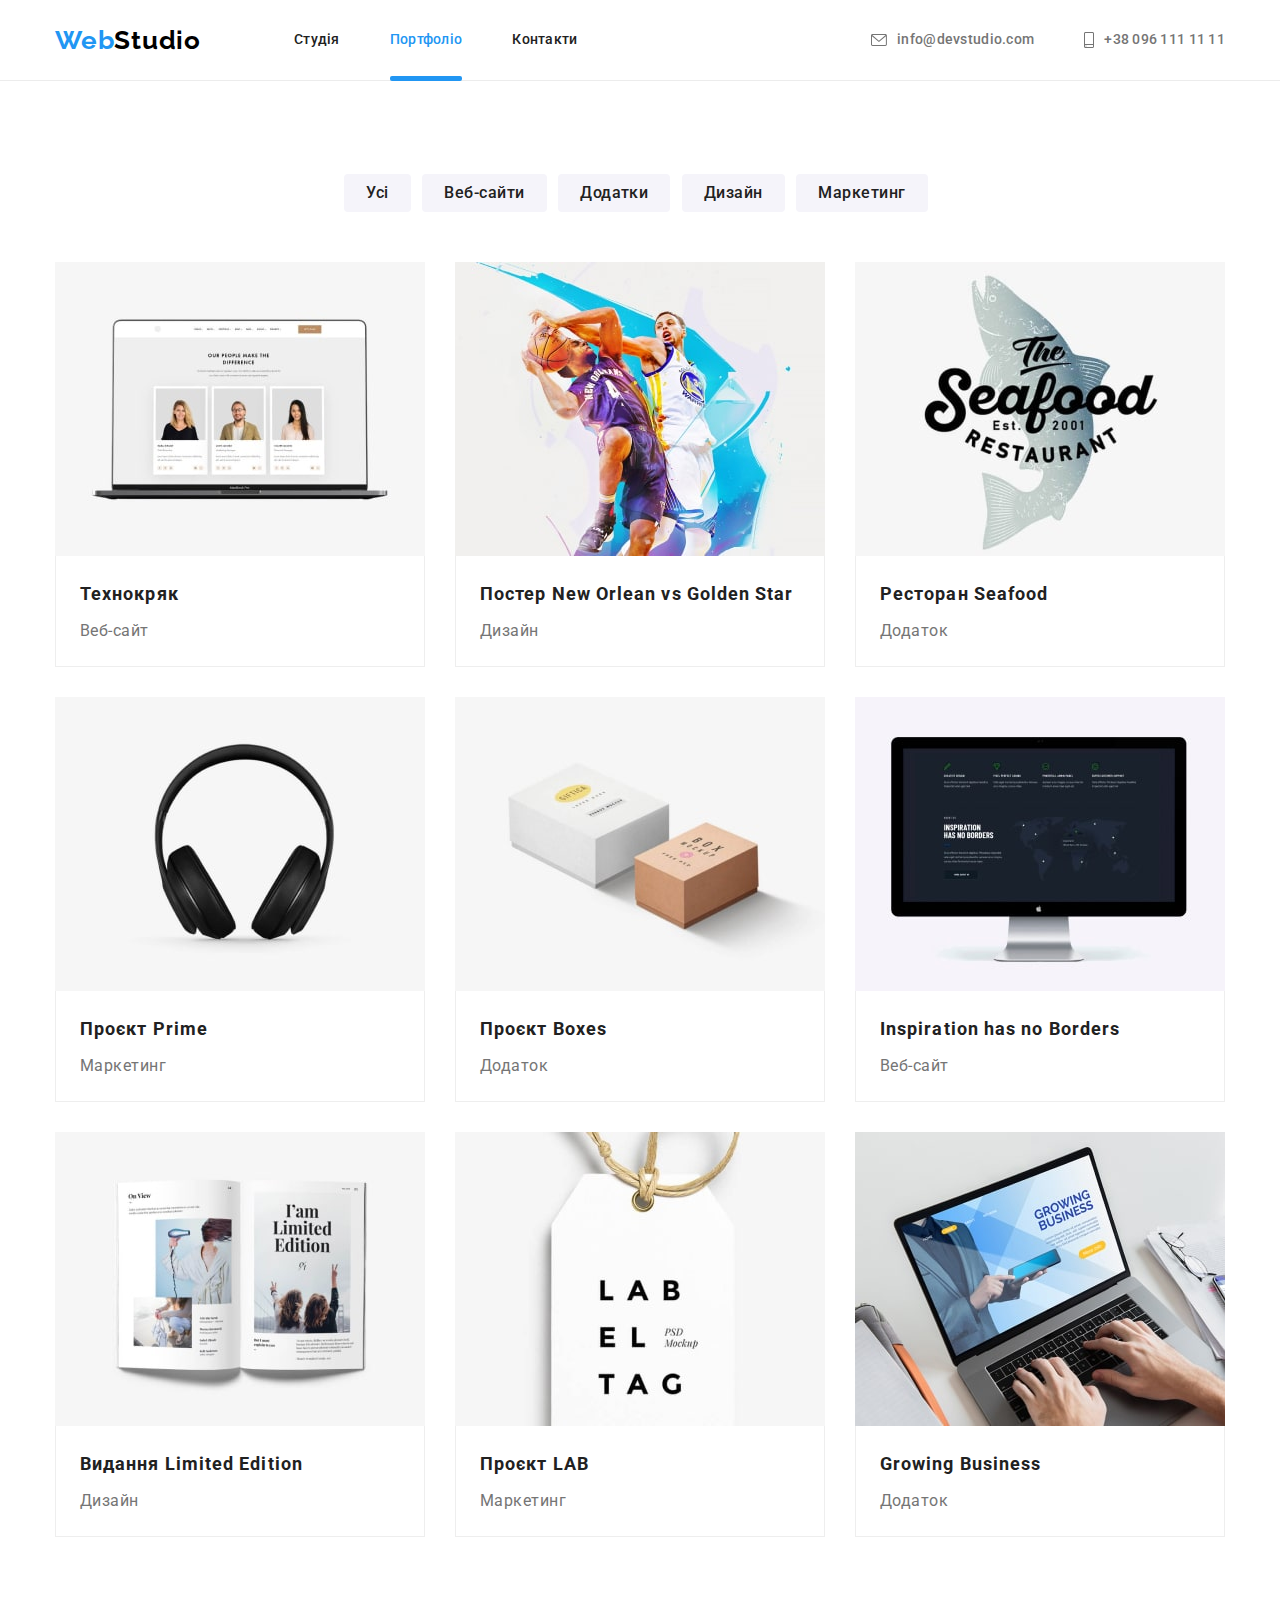
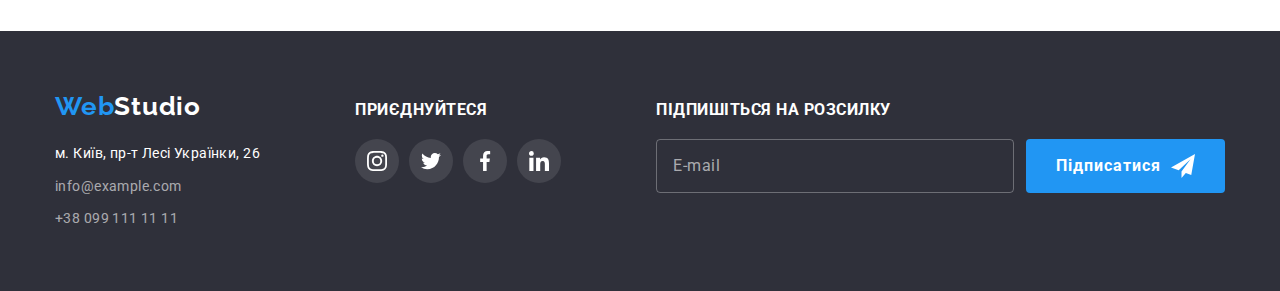
==== commit 4bb459ac: "Corrections" ====
--- a/portfolio.html
+++ b/portfolio.html
@@ -5,18 +5,18 @@
     <meta http-equiv="X-UA-Compatible" content="IE=edge" />
     <meta name="viewport" content="width=device-width, initial-scale=1.0" />
     <title>Портфоліо</title>
-    <!-- <link rel="preconnect" href="https://fonts.googleapis.com" />
+    <link rel="preconnect" href="https://fonts.googleapis.com" />
     <link rel="preconnect" href="https://fonts.gstatic.com" crossorigin />
     <link
       href="https://fonts.googleapis.com/css2?family=Raleway:wght@700&family=Roboto:wght@400;500;700;900&display=swap"
       rel="stylesheet"
-    /> -->
+    />
     <link
       rel="stylesheet"
       href="https://cdnjs.cloudflare.com/ajax/libs/modern-normalize/1.1.0/modern-normalize.min.css"
     />
     <!-- <link rel="stylesheet" href="./css/styles.css" /> -->
-    <link rel="stylesheet" href="./css/main.min.css">
+    <link rel="stylesheet" href="./css/main.min.css" />
   </head>
   <body>
     <header class="header">
@@ -31,9 +31,13 @@
               <a href="./index.html" class="site-nav__link link">Студія</a>
             </li>
             <li class="site-nav__item">
-              <a href="./portfolio.html" class="site-nav__link link current">Портфоліо</a>
-            </li>
-            <li class="site-nav__item"><a href="#" class="site-nav__link link">Контакти</a></li>
+              <a href="./portfolio.html" class="site-nav__link link current"
+                >Портфоліо</a
+              >
+            </li>
+            <li class="site-nav__item">
+              <a href="#" class="site-nav__link link">Контакти</a>
+            </li>
           </ul>
         </nav>
         <ul class="contact list">
--- a/css/main.min.css
+++ b/css/main.min.css
@@ -1 +1 @@
-@font-face{font-family:"Roboto";font-style:normal;font-weight:400;src:url("../fonts/roboto-v30-latin_cyrillic-regular.eot");src:local(""),url("../fonts/roboto-v30-latin_cyrillic-regular.eot?#iefix") format("embedded-opentype"),url("../fonts/roboto-v30-latin_cyrillic-regular.woff2") format("woff2"),url("../fonts/roboto-v30-latin_cyrillic-regular.woff") format("woff"),url("../fonts/roboto-v30-latin_cyrillic-regular.ttf") format("truetype"),url("../fonts/roboto-v30-latin_cyrillic-regular.svg#Roboto") format("svg")}@font-face{font-family:"Roboto";font-style:normal;font-weight:500;src:url("../fonts/roboto-v30-latin_cyrillic-500.eot");src:local(""),url("../fonts/roboto-v30-latin_cyrillic-500.eot?#iefix") format("embedded-opentype"),url("../fonts/roboto-v30-latin_cyrillic-500.woff2") format("woff2"),url("../fonts/roboto-v30-latin_cyrillic-500.woff") format("woff"),url("../fonts/roboto-v30-latin_cyrillic-500.ttf") format("truetype"),url("../fonts/roboto-v30-latin_cyrillic-500.svg#Roboto") format("svg")}@font-face{font-family:"Roboto";font-style:normal;font-weight:700;src:url("../fonts/roboto-v30-latin_cyrillic-700.eot");src:local(""),url("../fonts/roboto-v30-latin_cyrillic-700.eot?#iefix") format("embedded-opentype"),url("../fonts/roboto-v30-latin_cyrillic-700.woff2") format("woff2"),url("../fonts/roboto-v30-latin_cyrillic-700.woff") format("woff"),url("../fonts/roboto-v30-latin_cyrillic-700.ttf") format("truetype"),url("../fonts/roboto-v30-latin_cyrillic-700.svg#Roboto") format("svg")}@font-face{font-family:"Roboto";font-style:normal;font-weight:900;src:url("../fonts/roboto-v30-latin_cyrillic-900.eot");src:local(""),url("../fonts/roboto-v30-latin_cyrillic-900.eot?#iefix") format("embedded-opentype"),url("../fonts/roboto-v30-latin_cyrillic-900.woff2") format("woff2"),url("../fonts/roboto-v30-latin_cyrillic-900.woff") format("woff"),url("../fonts/roboto-v30-latin_cyrillic-900.ttf") format("truetype"),url("../fonts/roboto-v30-latin_cyrillic-900.svg#Roboto") format("svg")}.form-button,.footer-soc,.logo-link,.logo-list,.contact .contact__link,.navigation,.header .main-nav,.policy-icon,.modal-checkbox-label,.close-button,.socials__link,.socials,.thumb{display:-webkit-box;display:-ms-flexbox;display:flex;-webkit-box-align:center;-ms-flex-align:center;align-items:center;-webkit-box-pack:center;-ms-flex-pack:center;justify-content:center}body{font-family:"Roboto",sans-serif;font-size:14px;letter-spacing:.03em;color:var(--primary-text-color);background-color:var(--main-bg-color)}.button{cursor:pointer;line-height:1.62;font-weight:700;font-size:16px;line-height:1.88;letter-spacing:.06em;color:#fff;background-color:#2196f3;border-color:rgba(0,0,0,0);border-radius:4px;-webkit-transition:background-color 250ms cubic-bezier(0.4, 0, 0.2, 1),-webkit-box-shadow 250ms cubic-bezier(0.4, 0, 0.2, 1);transition:background-color 250ms cubic-bezier(0.4, 0, 0.2, 1),-webkit-box-shadow 250ms cubic-bezier(0.4, 0, 0.2, 1);transition:background-color 250ms cubic-bezier(0.4, 0, 0.2, 1),box-shadow 250ms cubic-bezier(0.4, 0, 0.2, 1);transition:background-color 250ms cubic-bezier(0.4, 0, 0.2, 1),box-shadow 250ms cubic-bezier(0.4, 0, 0.2, 1),-webkit-box-shadow 250ms cubic-bezier(0.4, 0, 0.2, 1)}.button:hover,.button:focus{background-color:#188ce8;-webkit-box-shadow:0px 4px 4px rgba(0,0,0,.15);box-shadow:0px 4px 4px rgba(0,0,0,.15)}ul,li,h1,h2,h3,p{padding:0;margin:0}img{display:block}.list{list-style:none}.link{text-decoration:none}.container{width:1200px;padding-left:15px;padding-right:15px;margin:0 auto}.section{padding-top:94px;padding-bottom:94px}.section-title{font-weight:700;font-size:36px;line-height:1.16;letter-spacing:.03em;text-align:center;color:#212121;margin-bottom:50px}.thumb{max-width:270px;height:120px;background:#f5f4fa;border-radius:4px;margin-bottom:30px}.vis-hidden{position:absolute;width:1px;height:1px;margin:-1px;border:0;padding:0;white-space:nowrap;-webkit-clip-path:inset(100%);clip-path:inset(100%);clip:rect(0 0 0 0);overflow:hidden}.logo{font-family:"Raleway",sans-serif;font-weight:700;font-size:26px;line-height:1.19;letter-spacing:.03em;text-decoration:none}.logo--color-main{color:#2196f3}.logo--color-dark{color:#000}.logo--color-light{color:#fff}.header__logo{margin-right:93px}.socials{gap:10px}.socials__link{width:44px;height:44px;border-radius:50%;-webkit-transition:color 250ms cubic-bezier(0.4, 0, 0.2, 1),background-color 250ms cubic-bezier(0.4, 0, 0.2, 1);transition:color 250ms cubic-bezier(0.4, 0, 0.2, 1),background-color 250ms cubic-bezier(0.4, 0, 0.2, 1)}.socials__link--light-bg{color:#afb1b8;fill:currentColor}.socials__link--light-bg:hover,.socials__link--light-bg :focus{background-color:#2196f3;color:#fff}.socials__link--dark-bg{background-color:rgba(255,255,255,.1);color:#fff;fill:currentColor}.socials__link--dark-bg:hover,.socials__link--dark-bg :focus{background-color:#2196f3}.backdrop{position:fixed;top:0;left:0;z-index:100;width:100%;height:100vh;opacity:1;-webkit-transition:opacity 250ms cubic-bezier(0.4, 0, 0.2, 1);transition:opacity 250ms cubic-bezier(0.4, 0, 0.2, 1);background-color:rgba(0,0,0,.2)}.backdrop.is-hidden{opacity:0;pointer-events:none}.backdrop.is-hidden .modal{-webkit-transform:translate(-50%, -50%) scale(0.9);transform:translate(-50%, -50%) scale(0.9)}.modal{position:absolute;top:50%;left:50%;-webkit-transform:translate(-50%, -50%) scale(1);transform:translate(-50%, -50%) scale(1);-webkit-transition:-webkit-transform 250ms cubic-bezier(0.4, 0, 0.2, 1);transition:-webkit-transform 250ms cubic-bezier(0.4, 0, 0.2, 1);transition:transform 250ms cubic-bezier(0.4, 0, 0.2, 1);transition:transform 250ms cubic-bezier(0.4, 0, 0.2, 1), -webkit-transform 250ms cubic-bezier(0.4, 0, 0.2, 1);width:528px;min-height:581px;padding:40px;background:#fff;-webkit-box-shadow:0px 1px 3px rgba(0,0,0,.12),0px 1px 1px rgba(0,0,0,.14),0px 2px 1px rgba(0,0,0,.2);box-shadow:0px 1px 3px rgba(0,0,0,.12),0px 1px 1px rgba(0,0,0,.14),0px 2px 1px rgba(0,0,0,.2);border-radius:4px}.modal-title{font-weight:700;font-size:20px;line-height:1.15;letter-spacing:.03em;text-align:center;color:#212121;margin-bottom:12px}.close-button{position:absolute;top:8px;right:8px;width:30px;height:30px;border-radius:50%;background-color:#fff;border:1px solid rgba(0,0,0,.1);fill:currentColor}.close-button:hover,.close-button :focus{color:#2196f3}.form-field{width:100%;margin-bottom:10px}.form-field:last-of-type{margin-bottom:20px}.input-wrap{position:relative}.modal-form-label{display:block;margin-bottom:4px;font-weight:400;font-size:12px;line-height:1.17;letter-spacing:.01em;color:#757575}.modal-form-input{width:100%;height:40px;border:1px solid rgba(33,33,33,.2);border-radius:4px;padding-left:42px;-webkit-transition:color 250ms cubic-bezier(0.4, 0, 0.2, 1),border-color 250ms cubic-bezier(0.4, 0, 0.2, 1);transition:color 250ms cubic-bezier(0.4, 0, 0.2, 1),border-color 250ms cubic-bezier(0.4, 0, 0.2, 1)}.modal-form-input:focus{outline:rgba(0,0,0,0);border:1px solid #2196f3}.modal-form-input:focus+.modal-input-icon{fill:#2196f3}.modal-input-icon{position:absolute;left:12px;bottom:11px;-webkit-transition:fill 250ms cubic-bezier(0.4, 0, 0.2, 1);transition:fill 250ms cubic-bezier(0.4, 0, 0.2, 1)}.form-user-comment{width:100%;height:120px;resize:none;border:1px solid rgba(33,33,33,.2);border-radius:4px;padding:12px 16px;-webkit-transition:color 250ms cubic-bezier(0.4, 0, 0.2, 1),border-color 250ms cubic-bezier(0.4, 0, 0.2, 1);transition:color 250ms cubic-bezier(0.4, 0, 0.2, 1),border-color 250ms cubic-bezier(0.4, 0, 0.2, 1)}.form-user-comment:focus{outline:rgba(0,0,0,0);border:1px solid #2196f3}.form-user-comment::-webkit-input-placeholder{font-weight:400;font-size:12px;line-height:1.17;letter-spacing:.01em;color:rgba(117,117,117,.5)}.form-user-comment::-moz-placeholder{font-weight:400;font-size:12px;line-height:1.17;letter-spacing:.01em;color:rgba(117,117,117,.5)}.form-user-comment:-ms-input-placeholder{font-weight:400;font-size:12px;line-height:1.17;letter-spacing:.01em;color:rgba(117,117,117,.5)}.form-user-comment::-ms-input-placeholder{font-weight:400;font-size:12px;line-height:1.17;letter-spacing:.01em;color:rgba(117,117,117,.5)}.form-user-comment::placeholder{font-weight:400;font-size:12px;line-height:1.17;letter-spacing:.01em;color:rgba(117,117,117,.5)}.modal-form-checkbox{margin-right:8px}.modal-checkbox-label{font-weight:400;font-size:14px;line-height:1.71;letter-spacing:.03em;color:#757575;margin-bottom:30px}.modal-checkbox-link{text-decoration:underline;color:#2196f3;margin-left:4px}.modal-form-button{padding:10px 52px;display:block;margin-left:auto;margin-right:auto}.policy-checkbox{display:inline-block}.policy-checkbox:checked+.policy-icon{fill:#fff;background-color:#2196f3;border-color:#2196f3;outline:rgba(0,0,0,0)}.policy-checkbox:focus+.policy-icon{border-color:#2196f3}.policy-icon{width:16px;height:15px;background-size:contain;background-repeat:no-repeat;fill:rgba(0,0,0,0);border:2px solid #212121;border-radius:4px;margin-right:8px;-webkit-transition:background-color 250ms cubic-bezier(0.4, 0, 0.2, 1),border-color 250ms cubic-bezier(0.4, 0, 0.2, 1),fill 250ms cubic-bezier(0.4, 0, 0.2, 1);transition:background-color 250ms cubic-bezier(0.4, 0, 0.2, 1),border-color 250ms cubic-bezier(0.4, 0, 0.2, 1),fill 250ms cubic-bezier(0.4, 0, 0.2, 1)}.header{position:fixed;top:0;z-index:1;width:100%;border-bottom:1px solid #ececec;background-color:#fff}.site-nav{display:-webkit-box;display:-ms-flexbox;display:flex}.site-nav__item:not(:last-child){margin-right:50px}.site-nav__link{font-weight:500;line-height:1.14;letter-spacing:.02em;color:#212121;display:block;padding-top:32px;padding-bottom:32px;position:relative;-webkit-transition:color 250ms cubic-bezier(0.4, 0, 0.2, 1);transition:color 250ms cubic-bezier(0.4, 0, 0.2, 1)}.site-nav__link:hover,.site-nav__link :focus{color:#2196f3}.link.current{color:#2196f3}.link.current::after{position:absolute;bottom:0;left:0;content:"";background-color:#2196f3;border-radius:2px;width:100%;height:5px;margin-bottom:-1px}.contact{display:-webkit-box;display:-ms-flexbox;display:flex;margin-left:auto}.contact>.contact__item+.contact__item{margin-left:50px}.contact .contact__link{font-weight:500;line-height:1.14;letter-spacing:.02em;color:#757575;fill:currentColor;padding-top:32px;padding-bottom:32px;-webkit-transition:color 250ms cubic-bezier(0.4, 0, 0.2, 1);transition:color 250ms cubic-bezier(0.4, 0, 0.2, 1)}.contact .contact__link:hover,.contact .contact__link :focus{color:#2196f3}.contact__icon{margin-right:10px}.hero{background-color:#c4c4c4;height:600px;max-width:1600px;background-image:-webkit-gradient(linear, left top, left bottom, from(rgba(47, 48, 58, 0.4)), to(rgba(47, 48, 58, 0.4))),url(../images/hero-image.jpg);background-image:linear-gradient(rgba(47, 48, 58, 0.4), rgba(47, 48, 58, 0.4)),url(../images/hero-image.jpg);background-repeat:no-repeat;background-size:cover;text-align:center;padding-top:200px;padding-bottom:200px;margin-left:auto;margin-right:auto}.hero--mg{margin-top:80px}.hero__title{font-weight:900;font-size:44px;line-height:1.36;letter-spacing:.06em;text-transform:uppercase;color:#fff;max-width:696px;margin-left:auto;margin-right:auto}.hero__title--mg{margin-bottom:30px}.hero__button{padding:10px 32px}.pros-list{display:-webkit-box;display:-ms-flexbox;display:flex}.pros-list__item{width:calc((100% - 90px)/4)}.pros-list__item:not(:last-child){margin-right:30px}.pros-list__title{font-weight:700;line-height:1.14;text-transform:uppercase;color:#212121;margin-bottom:10px}.pros-list__text{line-height:1.71}.section.ocupation{padding-top:0}.ocupation__list{display:-webkit-box;display:-ms-flexbox;display:flex}.ocupation__item{width:calc((100% - 60px)/3);position:relative}.ocupation__name{position:absolute;bottom:0;width:100%;height:70px;background:rgba(47,48,58,.8)}.ocupation__text{display:block;margin:27px auto;font-weight:700;line-height:1.14;letter-spacing:.03em;text-align:center;text-transform:uppercase;color:#fff}.ocupation__item:not(:last-child){margin-right:30px}.team.section{background-color:#f5f4fa}.member__list{display:-webkit-box;display:-ms-flexbox;display:flex}.member__card{width:calc((100% - 90px)/4);background-color:#fff;-webkit-box-shadow:0px 1px 3px rgba(0,0,0,.12),0px 1px 1px rgba(0,0,0,.14),0px 2px 1px rgba(0,0,0,.2);box-shadow:0px 1px 3px rgba(0,0,0,.12),0px 1px 1px rgba(0,0,0,.14),0px 2px 1px rgba(0,0,0,.2);border-radius:0px 0px 4px 4px}.member__card:not(:last-child){margin-right:30px}.member__wrap{padding:30px 32px}.member__title{font-weight:500;font-size:16px;line-height:1.19;letter-spacing:.03em;text-align:center;color:#212121;margin-bottom:10px}.member__position{font-size:16px;line-height:1.19;letter-spacing:.03em;text-align:center;margin-bottom:16px}.logo-list{max-width:1170px;-webkit-box-pack:justify;-ms-flex-pack:justify;justify-content:space-between}.logo-link{width:170px;height:92px;border:1px solid #afb1b8;border-radius:4px;color:#afb1b8;fill:currentColor;-webkit-transition:border-color 250ms cubic-bezier(0.4, 0, 0.2, 1),color 250ms cubic-bezier(0.4, 0, 0.2, 1);transition:border-color 250ms cubic-bezier(0.4, 0, 0.2, 1),color 250ms cubic-bezier(0.4, 0, 0.2, 1)}.logo-link:hover,.logo-link:focus{border-color:#2196f3;color:#2196f3}.footer{background-color:#2f303a;padding-top:60px;padding-bottom:60px}.footer-container{display:-webkit-box;display:-ms-flexbox;display:flex;-webkit-box-align:baseline;-ms-flex-align:baseline;align-items:baseline;-webkit-box-pack:justify;-ms-flex-pack:justify;justify-content:space-between}.footer-title{font-weight:700;line-height:1.14;letter-spacing:.03em;text-transform:uppercase;color:#fff;margin-bottom:20px}.footer-soc{gap:10px}.footer-form{display:-webkit-box;display:-ms-flexbox;display:flex}.address{font-style:normal;margin-top:20px}.address-item:not(:last-child){margin-bottom:9px}.footer-address{line-height:1.71;color:#fff;-webkit-transition:color 250ms cubic-bezier(0.4, 0, 0.2, 1);transition:color 250ms cubic-bezier(0.4, 0, 0.2, 1)}.footer-address:hover,.footer-address :focus{color:#2196f3}.footer-contact{line-height:1.71;color:rgba(255,255,255,.6);-webkit-transition:color 250ms cubic-bezier(0.4, 0, 0.2, 1);transition:color 250ms cubic-bezier(0.4, 0, 0.2, 1)}.footer-contact:hover,.footer-contact :focus{color:#2196f3}.mailing-input{width:358px;border:1px solid rgba(255,255,255,.3);border-radius:4px;background-color:rgba(0,0,0,0);margin-right:12px;padding-left:16px}.mailing-input:focus{background-color:#fff;outline:rgba(0,0,0,0)}.mailing-input::-webkit-input-placeholder{font-weight:400;font-size:16px;line-height:1.25;letter-spacing:.03em;padding-top:15px;padding-bottom:15px;color:rgba(255,255,255,.6)}.mailing-input::-moz-placeholder{font-weight:400;font-size:16px;line-height:1.25;letter-spacing:.03em;padding-top:15px;padding-bottom:15px;color:rgba(255,255,255,.6)}.mailing-input:-ms-input-placeholder{font-weight:400;font-size:16px;line-height:1.25;letter-spacing:.03em;padding-top:15px;padding-bottom:15px;color:rgba(255,255,255,.6)}.mailing-input::-ms-input-placeholder{font-weight:400;font-size:16px;line-height:1.25;letter-spacing:.03em;padding-top:15px;padding-bottom:15px;color:rgba(255,255,255,.6)}.mailing-input::placeholder{font-weight:400;font-size:16px;line-height:1.25;letter-spacing:.03em;padding-top:15px;padding-bottom:15px;color:rgba(255,255,255,.6)}.form-button{padding:10px 28px;fill:currentColor}.form-button-icon{margin-left:10px}.section.portfolio{margin-top:80px}.list.button-list{margin-bottom:50px;text-align:center}.button-list>li{display:inline-block}.button-item:not(last-child){margin-right:8px}.portfolio-button{font-weight:500;font-size:16px;line-height:1.62;letter-spacing:.03em;text-align:center;color:#212121;background-color:#f5f4fa;border-radius:4px;border:rgba(0,0,0,0);padding:6px 22px;display:inline-block;-webkit-transition:color 250ms cubic-bezier(0.4, 0, 0.2, 1),background-color 250ms cubic-bezier(0.4, 0, 0.2, 1),-webkit-box-shadow 250ms cubic-bezier(0.4, 0, 0.2, 1);transition:color 250ms cubic-bezier(0.4, 0, 0.2, 1),background-color 250ms cubic-bezier(0.4, 0, 0.2, 1),-webkit-box-shadow 250ms cubic-bezier(0.4, 0, 0.2, 1);transition:color 250ms cubic-bezier(0.4, 0, 0.2, 1),background-color 250ms cubic-bezier(0.4, 0, 0.2, 1),box-shadow 250ms cubic-bezier(0.4, 0, 0.2, 1);transition:color 250ms cubic-bezier(0.4, 0, 0.2, 1),background-color 250ms cubic-bezier(0.4, 0, 0.2, 1),box-shadow 250ms cubic-bezier(0.4, 0, 0.2, 1),-webkit-box-shadow 250ms cubic-bezier(0.4, 0, 0.2, 1)}.portfolio-button:hover,.portfolio-button :focus,.portfolio-button .current{color:#fff;background-color:#2196f3;-webkit-box-shadow:0px 4px 4px rgba(0,0,0,.15);box-shadow:0px 4px 4px rgba(0,0,0,.15)}.portfolio.list{display:-webkit-box;display:-ms-flexbox;display:flex;-ms-flex-wrap:wrap;flex-wrap:wrap;gap:30px}.portfolio-item{width:370px;-webkit-transition:-webkit-box-shadow 250ms cubic-bezier(0.4, 0, 0.2, 1);transition:-webkit-box-shadow 250ms cubic-bezier(0.4, 0, 0.2, 1);transition:box-shadow 250ms cubic-bezier(0.4, 0, 0.2, 1);transition:box-shadow 250ms cubic-bezier(0.4, 0, 0.2, 1), -webkit-box-shadow 250ms cubic-bezier(0.4, 0, 0.2, 1)}.portfolio-item:hover,.portfolio-item :focus{-webkit-box-shadow:0px 1px 1px rgba(0,0,0,.12),0px 4px 4px rgba(0,0,0,.06),1px 4px 6px rgba(0,0,0,.16);box-shadow:0px 1px 1px rgba(0,0,0,.12),0px 4px 4px rgba(0,0,0,.06),1px 4px 6px rgba(0,0,0,.16)}.portfolio-item .description{border-bottom:1px solid #eee;border-right:1px solid #eee;border-left:1px solid #eee;padding:20px 24px}.portfolio li:nth-child(n+7){margin-bottom:0}.image-combo{position:relative;overflow:hidden}.image-description{position:absolute;bottom:-100%;width:100%;height:100%;background:rgba(33,150,243,.9);-webkit-transition:-webkit-transform 250ms cubic-bezier(0.4, 0, 0.2, 1);transition:-webkit-transform 250ms cubic-bezier(0.4, 0, 0.2, 1);transition:transform 250ms cubic-bezier(0.4, 0, 0.2, 1);transition:transform 250ms cubic-bezier(0.4, 0, 0.2, 1), -webkit-transform 250ms cubic-bezier(0.4, 0, 0.2, 1)}.portfolio-link:hover .image-description,.portfolio-link:focus .image-description{-webkit-transform:translateY(-100%);transform:translateY(-100%)}.image-description-text{margin:63px 24px;font-weight:400;font-size:18px;line-height:1.56;letter-spacing:.03em;color:#fff}.portfolio .title{font-weight:700;font-size:18px;line-height:2;letter-spacing:.06em;color:#212121;margin-bottom:4px}.portfolio .type{font-size:16px;line-height:1.87;letter-spacing:.03em;color:#757575}/*# sourceMappingURL=main.min.css.map */+.form-button,.footer-soc,.logo-link,.logo-list,.navigation,.header .main-nav,.policy-icon,.checkbox-label,.close-button,.socials__link,.socials,.contact .contact__link,.thumb{display:-webkit-box;display:-ms-flexbox;display:flex;-webkit-box-align:center;-ms-flex-align:center;align-items:center;-webkit-box-pack:center;-ms-flex-pack:center;justify-content:center}body{font-family:"Roboto",sans-serif;font-size:14px;letter-spacing:.03em;color:#757575;background-color:#fff}.button{cursor:pointer;line-height:1.62;font-weight:700;font-size:16px;line-height:1.88;letter-spacing:.06em;color:#fff;background-color:#2196f3;border-color:rgba(0,0,0,0);border-radius:4px;-webkit-transition:background-color 250ms cubic-bezier(0.4, 0, 0.2, 1),-webkit-box-shadow 250ms cubic-bezier(0.4, 0, 0.2, 1);transition:background-color 250ms cubic-bezier(0.4, 0, 0.2, 1),-webkit-box-shadow 250ms cubic-bezier(0.4, 0, 0.2, 1);transition:background-color 250ms cubic-bezier(0.4, 0, 0.2, 1),box-shadow 250ms cubic-bezier(0.4, 0, 0.2, 1);transition:background-color 250ms cubic-bezier(0.4, 0, 0.2, 1),box-shadow 250ms cubic-bezier(0.4, 0, 0.2, 1),-webkit-box-shadow 250ms cubic-bezier(0.4, 0, 0.2, 1)}.button:hover,.button:focus{background-color:#188ce8;-webkit-box-shadow:0px 4px 4px rgba(0,0,0,.15);box-shadow:0px 4px 4px rgba(0,0,0,.15)}ul,li,h1,h2,h3,p{padding:0;margin:0}img{display:block}.list{list-style:none}.link{text-decoration:none}.container{width:1200px;padding-left:15px;padding-right:15px;margin:0 auto}.section{padding-top:94px;padding-bottom:94px}.section-title{font-weight:700;font-size:36px;line-height:1.16;letter-spacing:.03em;text-align:center;color:#212121;margin-bottom:50px}.thumb{max-width:270px;height:120px;background:#f5f4fa;border-radius:4px;margin-bottom:30px}.vis-hidden{position:absolute;width:1px;height:1px;margin:-1px;border:0;padding:0;white-space:nowrap;-webkit-clip-path:inset(100%);clip-path:inset(100%);clip:rect(0 0 0 0);overflow:hidden}.logo{font-family:"Raleway",sans-serif;font-weight:700;font-size:26px;line-height:1.19;letter-spacing:.03em;text-decoration:none}.logo--color-main{color:#2196f3}.logo--color-dark{color:#000}.logo--color-light{color:#fff}.site-nav{display:-webkit-box;display:-ms-flexbox;display:flex}.site-nav__item:not(:last-child){margin-right:50px}.site-nav__link{font-weight:500;line-height:1.14;letter-spacing:.02em;color:#212121;display:block;padding-top:32px;padding-bottom:32px;position:relative;-webkit-transition:color 250ms cubic-bezier(0.4, 0, 0.2, 1);transition:color 250ms cubic-bezier(0.4, 0, 0.2, 1)}.site-nav__link:hover,.site-nav__link:focus{color:#2196f3}.contact{display:-webkit-box;display:-ms-flexbox;display:flex;margin-left:auto}.contact>.contact__item+.contact__item{margin-left:50px}.contact__icon{margin-right:10px}.contact .contact__link{font-weight:500;line-height:1.14;letter-spacing:.02em;color:#757575;fill:currentColor;padding-top:32px;padding-bottom:32px;-webkit-transition:color 250ms cubic-bezier(0.4, 0, 0.2, 1);transition:color 250ms cubic-bezier(0.4, 0, 0.2, 1)}.contact .contact__link:hover,.contact .contact__link:focus{color:#2196f3}.member-list{display:-webkit-box;display:-ms-flexbox;display:flex}.member-list__card{width:calc((100% - 90px)/4);background-color:#fff;-webkit-box-shadow:0px 1px 3px rgba(0,0,0,.12),0px 1px 1px rgba(0,0,0,.14),0px 2px 1px rgba(0,0,0,.2);box-shadow:0px 1px 3px rgba(0,0,0,.12),0px 1px 1px rgba(0,0,0,.14),0px 2px 1px rgba(0,0,0,.2);border-radius:0px 0px 4px 4px}.member-list__card:not(:last-child){margin-right:30px}.member-list__wrap{padding:30px 32px}.member-list__title{font-weight:500;font-size:16px;line-height:1.19;letter-spacing:.03em;text-align:center;color:#212121;margin-bottom:10px}.member-list__position{font-size:16px;line-height:1.19;letter-spacing:.03em;text-align:center;margin-bottom:16px}.socials{gap:10px}.socials__link{width:44px;height:44px;border-radius:50%;-webkit-transition:color 250ms cubic-bezier(0.4, 0, 0.2, 1),background-color 250ms cubic-bezier(0.4, 0, 0.2, 1);transition:color 250ms cubic-bezier(0.4, 0, 0.2, 1),background-color 250ms cubic-bezier(0.4, 0, 0.2, 1)}.socials__link--light-bg{color:#afb1b8;fill:currentColor}.socials__link--light-bg:hover,.socials__link--light-bg:focus{background-color:#2196f3;color:#fff}.socials__link--dark-bg{background-color:rgba(255,255,255,.1);color:#fff;fill:currentColor}.socials__link--dark-bg:hover,.socials__link--dark-bg:focus{background-color:#2196f3}.backdrop{position:fixed;top:0;left:0;z-index:100;width:100%;height:100vh;opacity:1;-webkit-transition:opacity 250ms cubic-bezier(0.4, 0, 0.2, 1);transition:opacity 250ms cubic-bezier(0.4, 0, 0.2, 1);background-color:rgba(0,0,0,.2)}.backdrop.is-hidden{opacity:0;pointer-events:none}.backdrop.is-hidden .modal{-webkit-transform:translate(-50%, -50%) scale(0.9);transform:translate(-50%, -50%) scale(0.9)}.modal{position:absolute;top:50%;left:50%;-webkit-transform:translate(-50%, -50%) scale(1);transform:translate(-50%, -50%) scale(1);-webkit-transition:-webkit-transform 250ms cubic-bezier(0.4, 0, 0.2, 1);transition:-webkit-transform 250ms cubic-bezier(0.4, 0, 0.2, 1);transition:transform 250ms cubic-bezier(0.4, 0, 0.2, 1);transition:transform 250ms cubic-bezier(0.4, 0, 0.2, 1), -webkit-transform 250ms cubic-bezier(0.4, 0, 0.2, 1);width:528px;min-height:581px;padding:40px;background:#fff;-webkit-box-shadow:0px 1px 3px rgba(0,0,0,.12),0px 1px 1px rgba(0,0,0,.14),0px 2px 1px rgba(0,0,0,.2);box-shadow:0px 1px 3px rgba(0,0,0,.12),0px 1px 1px rgba(0,0,0,.14),0px 2px 1px rgba(0,0,0,.2);border-radius:4px}.modal-title{font-weight:700;font-size:20px;line-height:1.15;letter-spacing:.03em;text-align:center;color:#212121;margin-bottom:12px}.modal-title-form-button{padding:10px 52px;display:block;margin-left:auto;margin-right:auto}.input-wrap{position:relative}.close-button{position:absolute;top:8px;right:8px;width:30px;height:30px;border-radius:50%;background-color:#fff;border:1px solid rgba(0,0,0,.1);fill:currentColor}.close-button:hover,.close-button:focus{color:#2196f3}.form-field{width:100%;margin-bottom:10px}.form-field:last-of-type{margin-bottom:20px}.form-label{display:block;margin-bottom:4px;font-weight:400;font-size:12px;line-height:1.17;letter-spacing:.01em;color:#757575}.form-input{width:100%;height:40px;border:1px solid rgba(33,33,33,.2);border-radius:4px;padding-left:42px;-webkit-transition:color 250ms cubic-bezier(0.4, 0, 0.2, 1),border-color 250ms cubic-bezier(0.4, 0, 0.2, 1);transition:color 250ms cubic-bezier(0.4, 0, 0.2, 1),border-color 250ms cubic-bezier(0.4, 0, 0.2, 1)}.form-input:focus{outline:rgba(0,0,0,0);border:1px solid #2196f3}.form-input:focus+.modal-input-icon{fill:#2196f3}.form-input-icon{position:absolute;left:12px;bottom:11px;-webkit-transition:fill 250ms cubic-bezier(0.4, 0, 0.2, 1);transition:fill 250ms cubic-bezier(0.4, 0, 0.2, 1)}.form-user-comment{width:100%;height:120px;resize:none;border:1px solid rgba(33,33,33,.2);border-radius:4px;padding:12px 16px;-webkit-transition:color 250ms cubic-bezier(0.4, 0, 0.2, 1),border-color 250ms cubic-bezier(0.4, 0, 0.2, 1);transition:color 250ms cubic-bezier(0.4, 0, 0.2, 1),border-color 250ms cubic-bezier(0.4, 0, 0.2, 1)}.form-user-comment:focus{outline:rgba(0,0,0,0);border:1px solid #2196f3}.form-user-comment::-webkit-input-placeholder{font-weight:400;font-size:12px;line-height:1.17;letter-spacing:.01em;color:rgba(117,117,117,.5)}.form-user-comment::-moz-placeholder{font-weight:400;font-size:12px;line-height:1.17;letter-spacing:.01em;color:rgba(117,117,117,.5)}.form-user-comment:-ms-input-placeholder{font-weight:400;font-size:12px;line-height:1.17;letter-spacing:.01em;color:rgba(117,117,117,.5)}.form-user-comment::-ms-input-placeholder{font-weight:400;font-size:12px;line-height:1.17;letter-spacing:.01em;color:rgba(117,117,117,.5)}.form-user-comment::placeholder{font-weight:400;font-size:12px;line-height:1.17;letter-spacing:.01em;color:rgba(117,117,117,.5)}.modal-form-checkbox{margin-right:8px}.checkbox-label{font-weight:400;font-size:14px;line-height:1.71;letter-spacing:.03em;color:#757575;margin-bottom:30px}.checkbox-link{text-decoration:underline;color:#2196f3;margin-left:4px}.policy-checkbox{display:inline-block}.policy-checkbox:checked+.policy-icon{fill:#fff;background-color:#2196f3;border-color:#2196f3;outline:rgba(0,0,0,0)}.policy-checkbox:focus+.policy-icon{border-color:#2196f3}.policy-icon{width:16px;height:15px;background-size:contain;background-repeat:no-repeat;fill:rgba(0,0,0,0);border:2px solid #212121;border-radius:4px;margin-right:8px;-webkit-transition:background-color 250ms cubic-bezier(0.4, 0, 0.2, 1),border-color 250ms cubic-bezier(0.4, 0, 0.2, 1),fill 250ms cubic-bezier(0.4, 0, 0.2, 1);transition:background-color 250ms cubic-bezier(0.4, 0, 0.2, 1),border-color 250ms cubic-bezier(0.4, 0, 0.2, 1),fill 250ms cubic-bezier(0.4, 0, 0.2, 1)}.header{position:fixed;top:0;z-index:1;width:100%;border-bottom:1px solid #ececec;background-color:#fff}.header__logo{margin-right:93px}.link.current{color:#2196f3}.link.current::after{position:absolute;bottom:0;left:0;content:"";background-color:#2196f3;border-radius:2px;width:100%;height:5px;margin-bottom:-1px}.hero{background-color:#c4c4c4;height:600px;max-width:1600px;background-image:-webkit-gradient(linear, left top, left bottom, from(rgba(47, 48, 58, 0.4)), to(rgba(47, 48, 58, 0.4))),url(../images/hero-image.jpg);background-image:linear-gradient(rgba(47, 48, 58, 0.4), rgba(47, 48, 58, 0.4)),url(../images/hero-image.jpg);background-repeat:no-repeat;background-size:cover;text-align:center;padding-top:200px;padding-bottom:200px;margin-left:auto;margin-right:auto}.hero--mg{margin-top:80px}.hero__title{font-weight:900;font-size:44px;line-height:1.36;letter-spacing:.06em;text-transform:uppercase;color:#fff;max-width:696px;margin-left:auto;margin-right:auto}.hero__title--mg{margin-bottom:30px}.hero__button{padding:10px 32px}.pros-list{display:-webkit-box;display:-ms-flexbox;display:flex}.pros-list__item{width:calc((100% - 90px)/4)}.pros-list__item:not(:last-child){margin-right:30px}.pros-list__title{font-weight:700;line-height:1.14;text-transform:uppercase;color:#212121;margin-bottom:10px}.pros-list__text{line-height:1.71}.section.occupation{padding-top:0}.occupation__list{display:-webkit-box;display:-ms-flexbox;display:flex}.occupation__item{width:calc((100% - 60px)/3);position:relative}.occupation__item:not(:last-child){margin-right:30px}.occupation__name{position:absolute;bottom:0;width:100%;height:70px;background:rgba(47,48,58,.8)}.occupation__text{display:block;margin:27px auto;font-weight:700;line-height:1.14;letter-spacing:.03em;text-align:center;text-transform:uppercase;color:#fff}.team.section{background-color:#f5f4fa}.logo-list{max-width:1170px;-webkit-box-pack:justify;-ms-flex-pack:justify;justify-content:space-between}.logo-link{width:170px;height:92px;border:1px solid #afb1b8;border-radius:4px;color:#afb1b8;fill:currentColor;-webkit-transition:border-color 250ms cubic-bezier(0.4, 0, 0.2, 1),color 250ms cubic-bezier(0.4, 0, 0.2, 1);transition:border-color 250ms cubic-bezier(0.4, 0, 0.2, 1),color 250ms cubic-bezier(0.4, 0, 0.2, 1)}.logo-link:hover,.logo-link:focus{border-color:#2196f3;color:#2196f3}.footer{background-color:#2f303a;padding-top:60px;padding-bottom:60px}.footer-container{display:-webkit-box;display:-ms-flexbox;display:flex;-webkit-box-align:baseline;-ms-flex-align:baseline;align-items:baseline;-webkit-box-pack:justify;-ms-flex-pack:justify;justify-content:space-between}.footer-title{font-weight:700;line-height:1.14;letter-spacing:.03em;text-transform:uppercase;color:#fff;margin-bottom:20px}.footer-soc{gap:10px}.footer-form{display:-webkit-box;display:-ms-flexbox;display:flex}.address{font-style:normal;margin-top:20px}.address-item:not(:last-child){margin-bottom:9px}.footer-address{line-height:1.71;color:#fff;-webkit-transition:color 250ms cubic-bezier(0.4, 0, 0.2, 1);transition:color 250ms cubic-bezier(0.4, 0, 0.2, 1)}.footer-address:hover,.footer-address:focus{color:#2196f3}.footer-contact{line-height:1.71;color:rgba(255,255,255,.6);-webkit-transition:color 250ms cubic-bezier(0.4, 0, 0.2, 1);transition:color 250ms cubic-bezier(0.4, 0, 0.2, 1)}.footer-contact:hover,.footer-contact:focus{color:#2196f3}.mailing-input{width:358px;border:1px solid rgba(255,255,255,.3);border-radius:4px;background-color:rgba(0,0,0,0);margin-right:12px;padding-left:16px}.mailing-input:focus{background-color:#fff;outline:rgba(0,0,0,0)}.mailing-input::-webkit-input-placeholder{font-weight:400;font-size:16px;line-height:1.25;letter-spacing:.03em;padding-top:15px;padding-bottom:15px;color:rgba(255,255,255,.6)}.mailing-input::-moz-placeholder{font-weight:400;font-size:16px;line-height:1.25;letter-spacing:.03em;padding-top:15px;padding-bottom:15px;color:rgba(255,255,255,.6)}.mailing-input:-ms-input-placeholder{font-weight:400;font-size:16px;line-height:1.25;letter-spacing:.03em;padding-top:15px;padding-bottom:15px;color:rgba(255,255,255,.6)}.mailing-input::-ms-input-placeholder{font-weight:400;font-size:16px;line-height:1.25;letter-spacing:.03em;padding-top:15px;padding-bottom:15px;color:rgba(255,255,255,.6)}.mailing-input::placeholder{font-weight:400;font-size:16px;line-height:1.25;letter-spacing:.03em;padding-top:15px;padding-bottom:15px;color:rgba(255,255,255,.6)}.form-button{padding:10px 28px;fill:currentColor}.form-button-icon{margin-left:10px}.section.portfolio{margin-top:80px}.list.button-list{margin-bottom:50px;text-align:center}.button-list>li{display:inline-block}.button-item:not(last-child){margin-right:8px}.portfolio-button{font-weight:500;font-size:16px;line-height:1.62;letter-spacing:.03em;text-align:center;color:#212121;background-color:#f5f4fa;border-radius:4px;border:rgba(0,0,0,0);padding:6px 22px;display:inline-block;-webkit-transition:color 250ms cubic-bezier(0.4, 0, 0.2, 1),background-color 250ms cubic-bezier(0.4, 0, 0.2, 1),-webkit-box-shadow 250ms cubic-bezier(0.4, 0, 0.2, 1);transition:color 250ms cubic-bezier(0.4, 0, 0.2, 1),background-color 250ms cubic-bezier(0.4, 0, 0.2, 1),-webkit-box-shadow 250ms cubic-bezier(0.4, 0, 0.2, 1);transition:color 250ms cubic-bezier(0.4, 0, 0.2, 1),background-color 250ms cubic-bezier(0.4, 0, 0.2, 1),box-shadow 250ms cubic-bezier(0.4, 0, 0.2, 1);transition:color 250ms cubic-bezier(0.4, 0, 0.2, 1),background-color 250ms cubic-bezier(0.4, 0, 0.2, 1),box-shadow 250ms cubic-bezier(0.4, 0, 0.2, 1),-webkit-box-shadow 250ms cubic-bezier(0.4, 0, 0.2, 1)}.portfolio-button:hover,.portfolio-button:focus,.portfolio-button.current{color:#fff;background-color:#2196f3;-webkit-box-shadow:0px 4px 4px rgba(0,0,0,.15);box-shadow:0px 4px 4px rgba(0,0,0,.15)}.portfolio.list{display:-webkit-box;display:-ms-flexbox;display:flex;-ms-flex-wrap:wrap;flex-wrap:wrap;gap:30px}.portfolio-item{width:370px;-webkit-transition:-webkit-box-shadow 250ms cubic-bezier(0.4, 0, 0.2, 1);transition:-webkit-box-shadow 250ms cubic-bezier(0.4, 0, 0.2, 1);transition:box-shadow 250ms cubic-bezier(0.4, 0, 0.2, 1);transition:box-shadow 250ms cubic-bezier(0.4, 0, 0.2, 1), -webkit-box-shadow 250ms cubic-bezier(0.4, 0, 0.2, 1)}.portfolio-item:hover,.portfolio-item:focus{-webkit-box-shadow:0px 1px 1px rgba(0,0,0,.12),0px 4px 4px rgba(0,0,0,.06),1px 4px 6px rgba(0,0,0,.16);box-shadow:0px 1px 1px rgba(0,0,0,.12),0px 4px 4px rgba(0,0,0,.06),1px 4px 6px rgba(0,0,0,.16)}.portfolio-item .description{border-bottom:1px solid #eee;border-right:1px solid #eee;border-left:1px solid #eee;padding:20px 24px}.portfolio li:nth-child(n+7){margin-bottom:0}.image-combo{position:relative;overflow:hidden}.image-description{position:absolute;bottom:-100%;width:100%;height:100%;background:rgba(33,150,243,.9);-webkit-transition:-webkit-transform 250ms cubic-bezier(0.4, 0, 0.2, 1);transition:-webkit-transform 250ms cubic-bezier(0.4, 0, 0.2, 1);transition:transform 250ms cubic-bezier(0.4, 0, 0.2, 1);transition:transform 250ms cubic-bezier(0.4, 0, 0.2, 1), -webkit-transform 250ms cubic-bezier(0.4, 0, 0.2, 1)}.portfolio-link:hover .image-description,.portfolio-link:focus .image-description{-webkit-transform:translateY(-100%);transform:translateY(-100%)}.image-description-text{margin:63px 24px;font-weight:400;font-size:18px;line-height:1.56;letter-spacing:.03em;color:#fff}.portfolio .title{font-weight:700;font-size:18px;line-height:2;letter-spacing:.06em;color:#212121;margin-bottom:4px}.portfolio .type{font-size:16px;line-height:1.87;letter-spacing:.03em;color:#757575}/*# sourceMappingURL=main.min.css.map */